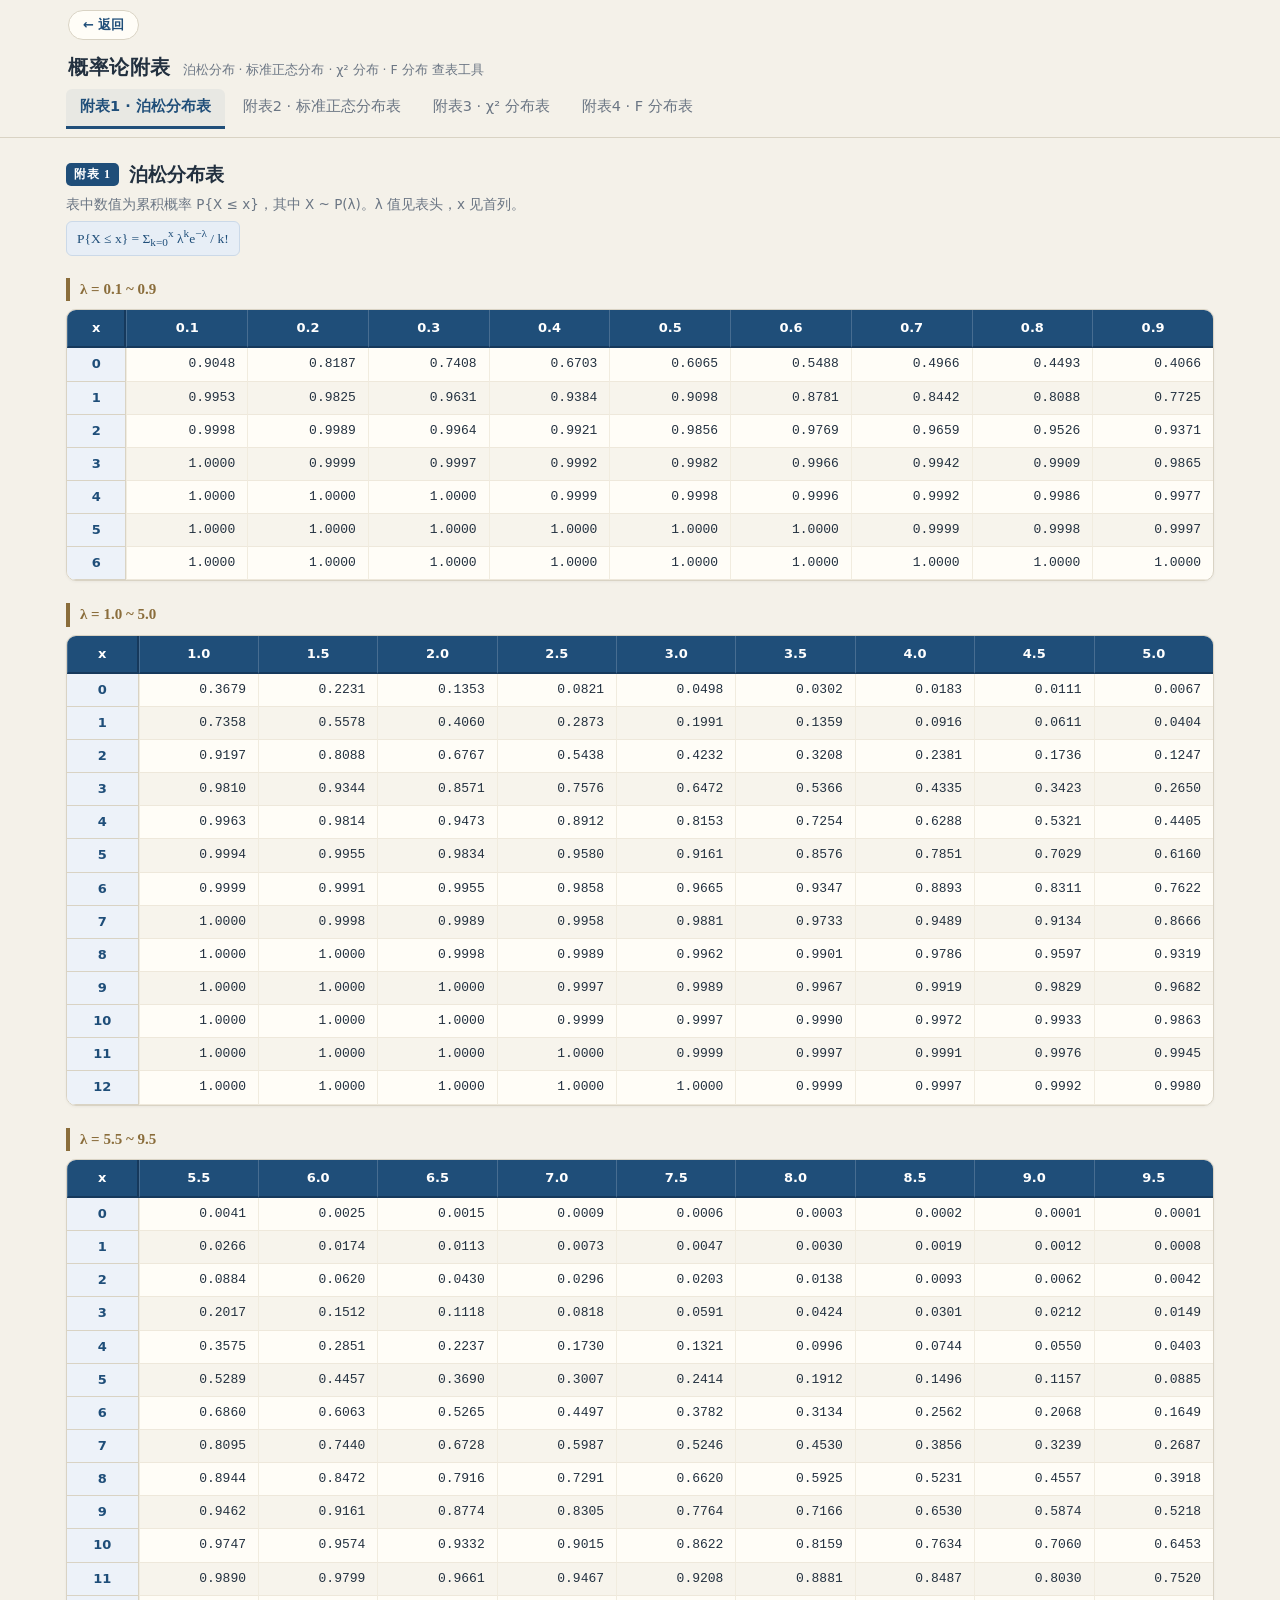
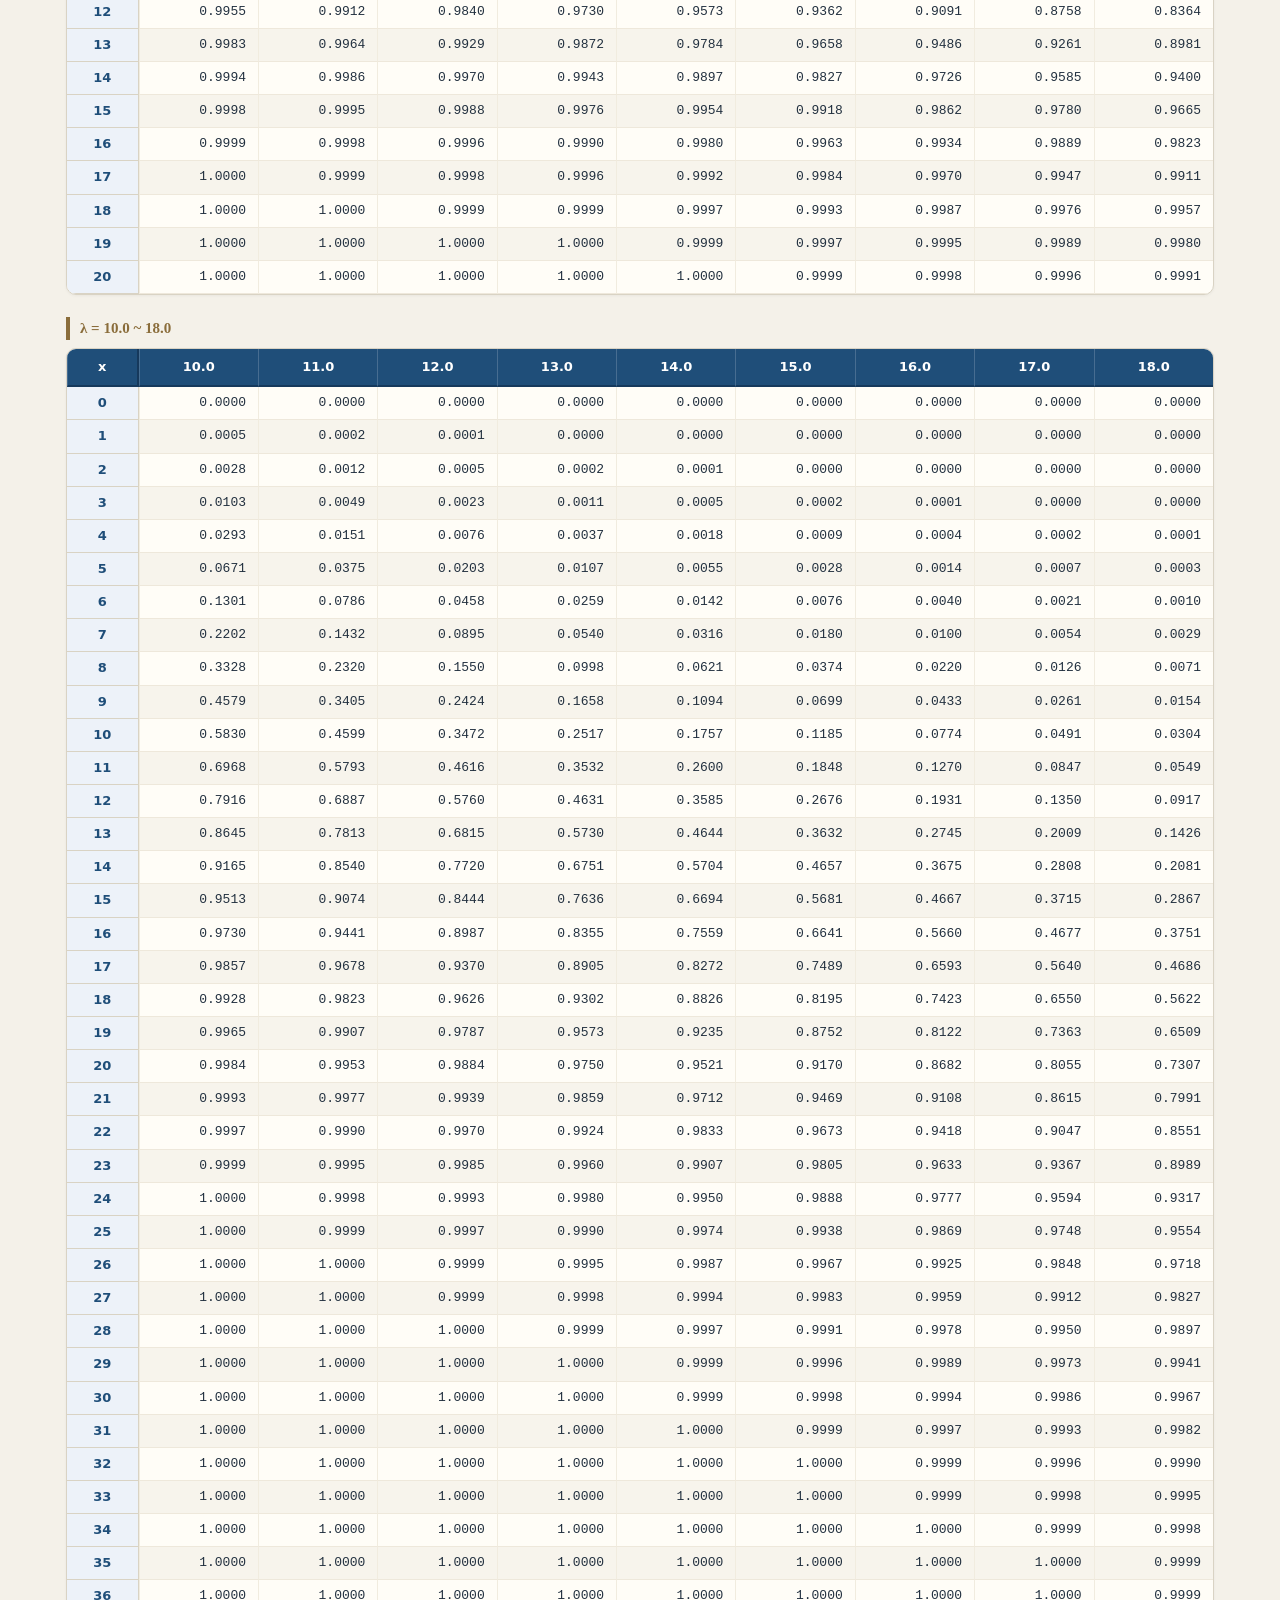
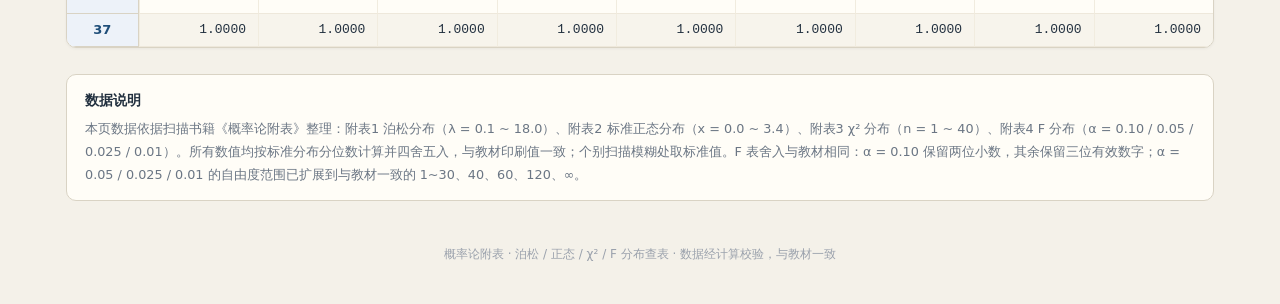
==== appendix.html @ 6d51c950 "Add coze agent" ====
<!DOCTYPE html>
<html lang="zh-CN">

<head>
  <meta charset="UTF-8">
  <meta name="viewport" content="width=device-width, initial-scale=1.0">
  <title>概率论附表 · 泊松 / 正态 / χ² / F 分布查表</title>
  <link rel="icon"
    href="data:image/svg+xml,%3Csvg xmlns='http://www.w3.org/2000/svg' viewBox='0 0 64 64'%3E%3Crect width='64' height='64' rx='14' fill='%231f4e79'/%3E%3Ctext x='32' y='46' font-size='36' font-family='Georgia,serif' fill='%23f8f5ee' text-anchor='middle'%3E%CF%87%3C/text%3E%3C/svg%3E">
  <link rel="preconnect" href="https://miaoda.feishu.cn">
  <link rel="stylesheet"
    href="https://miaoda.feishu.cn/fonts/css2?family=Noto+Serif+SC:wght@600;700;900&family=Noto+Sans+SC:wght@300;400;500;700&display=swap">
  <style>
    :root {
      --bg: #f4f1e9;
      --panel: #fffdf7;
      --ink: #22303f;
      --muted: #6b7684;
      --line: #d9d3c4;
      --accent: #1f4e79;
      --accent-soft: #e7eef6;
      --accent-2: #8a6d3b;
      --stripe: #f7f4ec;
    }

    * {
      box-sizing: border-box;
      margin: 0;
      padding: 0
    }

    html {
      scroll-behavior: smooth
    }

    body {
      background: var(--bg);
      color: var(--ink);
      font-family: 'Noto Sans SC', 'PingFang SC', 'Microsoft YaHei', system-ui, -apple-system, sans-serif;
      line-height: 1.55;
      -webkit-font-smoothing: antialiased;
    }

    /* ===== 顶部导航 ===== */
    .topbar {
      position: sticky;
      top: 0;
      z-index: 50;
      background: rgba(244, 241, 233, .88);
      backdrop-filter: blur(10px);
      -webkit-backdrop-filter: blur(10px);
      border-bottom: 1px solid var(--line);
    }

    .topbar-inner {
      max-width: 1180px;
      margin: 0 auto;
      padding: 0 16px
    }

    .back-row {
      padding: 10px 2px 0
    }

    .back-btn {
      appearance: none;
      border: 1px solid var(--line);
      cursor: pointer;
      background: var(--panel);
      color: var(--accent);
      font-family: inherit;
      font-size: 13px;
      font-weight: 600;
      padding: 5px 14px;
      border-radius: 999px;
      transition: all .15s;
    }

    .back-btn:hover {
      border-color: var(--accent);
      background: var(--accent-soft)
    }

    .brand {
      display: flex;
      align-items: baseline;
      gap: 12px;
      padding: 12px 2px 6px
    }

    .brand h1 {
      font-family: 'Noto Serif SC', Georgia, 'Songti SC', serif;
      font-size: 20px;
      font-weight: 900;
      letter-spacing: .5px;
    }

    .brand .sub {
      font-size: 12.5px;
      color: var(--muted)
    }

    .tabs {
      display: flex;
      gap: 4px;
      overflow-x: auto;
      scrollbar-width: none;
      padding-bottom: 8px;
    }

    .tabs::-webkit-scrollbar {
      display: none
    }

    .tab {
      appearance: none;
      border: 0;
      cursor: pointer;
      white-space: nowrap;
      background: transparent;
      color: var(--muted);
      font-family: inherit;
      font-size: 14.5px;
      font-weight: 500;
      padding: 8px 14px 10px;
      border-bottom: 3px solid transparent;
      border-radius: 6px 6px 0 0;
      transition: color .15s, background .15s;
    }

    .tab:hover {
      color: var(--ink);
      background: rgba(31, 78, 121, .06)
    }

    .tab.active {
      color: var(--accent);
      border-bottom-color: var(--accent);
      font-weight: 700;
      background: rgba(31, 78, 121, .05);
    }

    /* ===== 主体 ===== */
    main {
      max-width: 1180px;
      margin: 0 auto;
      padding: 18px 16px 36px
    }

    .panel {
      display: none
    }

    .panel.active {
      display: block;
      animation: fadein .25s ease
    }

    @keyframes fadein {
      from {
        opacity: 0;
        transform: translateY(4px)
      }

      to {
        opacity: 1;
        transform: none
      }
    }

    .panel-head {
      margin: 4px 0 14px
    }

    .panel-head h2 {
      font-family: 'Noto Serif SC', Georgia, serif;
      font-size: 19px;
      font-weight: 900;
      display: flex;
      align-items: center;
      gap: 10px;
    }

    .panel-head h2 .no {
      font-size: 12px;
      font-weight: 700;
      color: #fff;
      background: var(--accent);
      border-radius: 5px;
      padding: 2px 8px;
      letter-spacing: 1px;
    }

    .panel-head p {
      margin-top: 5px;
      color: var(--muted);
      font-size: 13.5px
    }

    .formula {
      display: inline-block;
      margin-top: 6px;
      background: var(--accent-soft);
      border: 1px solid #cbd9e8;
      border-radius: 6px;
      padding: 3px 10px;
      font-family: 'Noto Serif SC', Georgia, serif;
      font-size: 13.5px;
      color: var(--accent);
    }

    /* ===== α 子标签（F 表） ===== */
    .subtabs {
      display: flex;
      gap: 8px;
      margin: 6px 0 12px;
      flex-wrap: wrap
    }

    .subtab {
      appearance: none;
      border: 1px solid var(--line);
      cursor: pointer;
      background: var(--panel);
      color: var(--ink);
      font-family: inherit;
      font-size: 13.5px;
      font-weight: 500;
      padding: 6px 16px;
      border-radius: 999px;
      transition: all .15s;
    }

    .subtab:hover {
      border-color: var(--accent);
      color: var(--accent)
    }

    .subtab.active {
      background: var(--accent);
      border-color: var(--accent);
      color: #fff;
      font-weight: 600;
    }

    .f-panel {
      display: none
    }

    .f-panel.active {
      display: block
    }

    .f-caption {
      font-size: 13px;
      color: var(--muted);
      margin: 2px 0 8px;
    }

    .f-caption strong {
      color: var(--accent);
      font-weight: 700
    }

    /* ===== 表格 ===== */
    .block-title {
      font-family: 'Noto Serif SC', Georgia, serif;
      font-size: 15px;
      font-weight: 700;
      color: var(--accent-2);
      margin: 22px 0 8px;
      padding-left: 10px;
      border-left: 4px solid var(--accent-2);
    }

    .table-wrap {
      overflow: auto;
      background: var(--panel);
      border: 1px solid var(--line);
      border-radius: 10px;
      box-shadow: 0 1px 3px rgba(35, 40, 55, .05);
      margin-bottom: 6px;
    }

    .table-wrap.tall {
      max-height: 74vh
    }

    table {
      border-collapse: separate;
      border-spacing: 0;
      width: max-content;
      min-width: 100%;
      font-size: 13px;
    }

    thead th {
      position: sticky;
      top: 0;
      z-index: 3;
      background: var(--accent);
      color: #fff;
      font-weight: 600;
      white-space: nowrap;
      padding: 8px 12px;
      text-align: center;
      border-bottom: 2px solid #16395c;
      border-left: 1px solid rgba(255, 255, 255, .18);
    }

    thead th.corner {
      left: 0;
      z-index: 4;
      background: var(--accent);
      color: #fff;
      border-right: 2px solid #16395c;
    }

    tbody th {
      position: sticky;
      left: 0;
      z-index: 2;
      background: #edf2f9;
      color: var(--accent);
      text-align: center;
      font-weight: 600;
      padding: 6px 12px;
      white-space: nowrap;
      border-bottom: 1px solid var(--line);
      border-right: 1px solid var(--line);
    }

    tbody td {
      padding: 6px 12px;
      text-align: right;
      font-variant-numeric: tabular-nums;
      font-family: 'SF Mono', ui-monospace, Menlo, Consolas, 'Liberation Mono', monospace;
      border-bottom: 1px solid #eee8db;
      border-left: 1px solid #f1ecdf;
      white-space: nowrap;
    }

    tbody tr:nth-child(even) td {
      background: var(--stripe)
    }

    tbody tr:hover td {
      background: #eef4fb
    }

    tbody tr:hover th {
      background: #dfe9f6
    }

    /* ===== 附注 ===== */
    .notes {
      margin-top: 26px;
      background: var(--panel);
      border: 1px solid var(--line);
      border-radius: 10px;
      padding: 14px 18px;
      font-size: 12.8px;
      color: var(--muted);
      line-height: 1.8;
    }

    .notes h3 {
      font-size: 13.5px;
      color: var(--ink);
      font-family: 'Noto Serif SC', Georgia, serif;
      margin-bottom: 4px;
    }

    .notes code {
      background: #ece7da;
      border-radius: 4px;
      padding: 0 5px;
      font-family: ui-monospace, Menlo, Consolas, monospace;
      font-size: 12px;
    }

    /* ===== 页脚 ===== */
    footer {
      max-width: 1180px;
      margin: 0 auto;
      padding: 8px 16px 40px;
      color: #9aa1ac;
      font-size: 12px;
      text-align: center;
    }

    /* ===== 响应式 ===== */
    @media (max-width:720px) {
      .brand h1 {
        font-size: 17px
      }

      .brand .sub {
        display: none
      }

      .tab {
        font-size: 13.5px;
        padding: 7px 11px
      }

      main {
        padding: 14px 10px 28px
      }

      table {
        font-size: 12px
      }

      thead th {
        padding: 6px 8px
      }

      tbody th {
        padding: 5px 8px
      }

      tbody td {
        padding: 5px 8px
      }

      .panel-head h2 {
        font-size: 17px
      }
    }

    @media (max-width:400px) {
      .tab {
        font-size: 12.5px;
        padding: 6px 9px
      }

      table {
        font-size: 11.5px
      }
    }
  </style>
</head>

<body>

  <header class="topbar">
    <div class="topbar-inner">
      <div class="back-row">
        <button class="back-btn" type="button" onclick="goBack()">← 返回</button>
      </div>
      <div class="brand">
        <h1>概率论附表</h1>
        <span class="sub">泊松分布 · 标准正态分布 · χ² 分布 · F 分布 查表工具</span>
      </div>
      <nav class="tabs" role="tablist" aria-label="附表切换">
        <button class="tab active" data-tab="poisson" role="tab" aria-selected="true">附表1 · 泊松分布表</button>
        <button class="tab" data-tab="normal" role="tab" aria-selected="false">附表2 · 标准正态分布表</button>
        <button class="tab" data-tab="chisq" role="tab" aria-selected="false">附表3 · χ² 分布表</button>
        <button class="tab" data-tab="f" role="tab" aria-selected="false">附表4 · F 分布表</button>
      </nav>
    </div>
  </header>

  <main>
    <!-- ===== 视图：附表1 泊松分布 ===== -->
    <section class="panel active" id="panel-poisson" role="tabpanel">
      <div class="panel-head">
        <h2><span class="no">附表 1</span>泊松分布表</h2>
        <p>表中数值为累积概率 P{X ≤ x}，其中 X ~ P(λ)。λ 值见表头，x 见首列。</p>
        <span class="formula">P{X ≤ x} = Σ<sub>k=0</sub><sup>x</sup> λ<sup>k</sup>e<sup>−λ</sup> / k!</span>
      </div>
      <div id="poisson-blocks"></div>
    </section>

    <!-- ===== 视图：附表2 标准正态分布 ===== -->
    <section class="panel" id="panel-normal" role="tabpanel">
      <div class="panel-head">
        <h2><span class="no">附表 2</span>标准正态分布表</h2>
        <p>表中数值为 Φ(x) = P{X ≤ x}，X ~ N(0, 1)。x 的一位小数见首列，第二位小数见表头。</p>
        <span class="formula">Φ(x) = ∫<sub>−∞</sub><sup>x</sup> (1 / √2π) e<sup>−t²/2</sup> dt</span>
      </div>
      <div class="table-wrap tall" id="normal-wrap"></div>
    </section>

    <!-- ===== 视图：附表3 卡方分布 ===== -->
    <section class="panel" id="panel-chisq" role="tabpanel">
      <div class="panel-head">
        <h2><span class="no">附表 3</span>χ² 分布表</h2>
        <p>χ²<sub>α</sub>(n) 为自由度 n 的 χ² 分布分位数。左半列为下侧分位数（P{χ² ≤ x} = α），右半列为上侧分位数（P{χ² &gt; x} = α）。</p>
      </div>
      <div class="table-wrap tall" id="chisq-wrap"></div>
      <div class="notes">
        <h3>n &gt; 40 的近似公式</h3>
        当自由度 n 较大时，可用近似 χ²<sub>α</sub>(n) ≈ ½ ( z<sub>α</sub> + √(2n − 1) )²，其中 z<sub>α</sub> 为标准正态分布的上侧 α 分位数。
      </div>
    </section>

    <!-- ===== 视图：附表4 F分布 ===== -->
    <section class="panel" id="panel-f" role="tabpanel">
      <div class="panel-head">
        <h2><span class="no">附表 4</span>F 分布表</h2>
        <p>表中数值为 F<sub>α</sub>(n₁, n₂)，满足 P{F ≤ F<sub>α</sub>(n₁, n₂)} = 1 − α。<strong>行 = n₂（分母自由度），列 =
            n₁（分子自由度）</strong>。自由度覆盖 1~30、40、60、120 及 ∞。</p>
      </div>
      <div class="subtabs" id="f-subtabs" role="tablist" aria-label="显著性水平切换"></div>
      <div id="f-panels"></div>
    </section>

    <div class="notes">
      <h3>数据说明</h3>
      <p>本页数据依据扫描书籍《概率论附表》整理：附表1 泊松分布（λ = 0.1 ~ 18.0）、附表2 标准正态分布（x = 0.0 ~ 3.4）、附表3 χ² 分布（n = 1 ~ 40）、附表4 F 分布（α = 0.10
        / 0.05 / 0.025 / 0.01）。所有数值均按标准分布分位数计算并四舍五入，与教材印刷值一致；个别扫描模糊处取标准值。F 表舍入与教材相同：α = 0.10 保留两位小数，其余保留三位有效数字；α = 0.05
        / 0.025 / 0.01 的自由度范围已扩展到与教材一致的 1~30、40、60、120、∞。</p>
    </div>
  </main>

  <footer>概率论附表 · 泊松 / 正态 / χ² / F 分布查表 · 数据经计算校验，与教材一致</footer>

  <script id="appendix-data"
    type="application/json">{"poisson": [{"lambdas": [0.1, 0.2, 0.3, 0.4, 0.5, 0.6, 0.7, 0.8, 0.9], "rows": [["0.9048", "0.8187", "0.7408", "0.6703", "0.6065", "0.5488", "0.4966", "0.4493", "0.4066"], ["0.9953", "0.9825", "0.9631", "0.9384", "0.9098", "0.8781", "0.8442", "0.8088", "0.7725"], ["0.9998", "0.9989", "0.9964", "0.9921", "0.9856", "0.9769", "0.9659", "0.9526", "0.9371"], ["1.0000", "0.9999", "0.9997", "0.9992", "0.9982", "0.9966", "0.9942", "0.9909", "0.9865"], ["1.0000", "1.0000", "1.0000", "0.9999", "0.9998", "0.9996", "0.9992", "0.9986", "0.9977"], ["1.0000", "1.0000", "1.0000", "1.0000", "1.0000", "1.0000", "0.9999", "0.9998", "0.9997"], ["1.0000", "1.0000", "1.0000", "1.0000", "1.0000", "1.0000", "1.0000", "1.0000", "1.0000"]]}, {"lambdas": [1.0, 1.5, 2.0, 2.5, 3.0, 3.5, 4.0, 4.5, 5.0], "rows": [["0.3679", "0.2231", "0.1353", "0.0821", "0.0498", "0.0302", "0.0183", "0.0111", "0.0067"], ["0.7358", "0.5578", "0.4060", "0.2873", "0.1991", "0.1359", "0.0916", "0.0611", "0.0404"], ["0.9197", "0.8088", "0.6767", "0.5438", "0.4232", "0.3208", "0.2381", "0.1736", "0.1247"], ["0.9810", "0.9344", "0.8571", "0.7576", "0.6472", "0.5366", "0.4335", "0.3423", "0.2650"], ["0.9963", "0.9814", "0.9473", "0.8912", "0.8153", "0.7254", "0.6288", "0.5321", "0.4405"], ["0.9994", "0.9955", "0.9834", "0.9580", "0.9161", "0.8576", "0.7851", "0.7029", "0.6160"], ["0.9999", "0.9991", "0.9955", "0.9858", "0.9665", "0.9347", "0.8893", "0.8311", "0.7622"], ["1.0000", "0.9998", "0.9989", "0.9958", "0.9881", "0.9733", "0.9489", "0.9134", "0.8666"], ["1.0000", "1.0000", "0.9998", "0.9989", "0.9962", "0.9901", "0.9786", "0.9597", "0.9319"], ["1.0000", "1.0000", "1.0000", "0.9997", "0.9989", "0.9967", "0.9919", "0.9829", "0.9682"], ["1.0000", "1.0000", "1.0000", "0.9999", "0.9997", "0.9990", "0.9972", "0.9933", "0.9863"], ["1.0000", "1.0000", "1.0000", "1.0000", "0.9999", "0.9997", "0.9991", "0.9976", "0.9945"], ["1.0000", "1.0000", "1.0000", "1.0000", "1.0000", "0.9999", "0.9997", "0.9992", "0.9980"]]}, {"lambdas": [5.5, 6.0, 6.5, 7.0, 7.5, 8.0, 8.5, 9.0, 9.5], "rows": [["0.0041", "0.0025", "0.0015", "0.0009", "0.0006", "0.0003", "0.0002", "0.0001", "0.0001"], ["0.0266", "0.0174", "0.0113", "0.0073", "0.0047", "0.0030", "0.0019", "0.0012", "0.0008"], ["0.0884", "0.0620", "0.0430", "0.0296", "0.0203", "0.0138", "0.0093", "0.0062", "0.0042"], ["0.2017", "0.1512", "0.1118", "0.0818", "0.0591", "0.0424", "0.0301", "0.0212", "0.0149"], ["0.3575", "0.2851", "0.2237", "0.1730", "0.1321", "0.0996", "0.0744", "0.0550", "0.0403"], ["0.5289", "0.4457", "0.3690", "0.3007", "0.2414", "0.1912", "0.1496", "0.1157", "0.0885"], ["0.6860", "0.6063", "0.5265", "0.4497", "0.3782", "0.3134", "0.2562", "0.2068", "0.1649"], ["0.8095", "0.7440", "0.6728", "0.5987", "0.5246", "0.4530", "0.3856", "0.3239", "0.2687"], ["0.8944", "0.8472", "0.7916", "0.7291", "0.6620", "0.5925", "0.5231", "0.4557", "0.3918"], ["0.9462", "0.9161", "0.8774", "0.8305", "0.7764", "0.7166", "0.6530", "0.5874", "0.5218"], ["0.9747", "0.9574", "0.9332", "0.9015", "0.8622", "0.8159", "0.7634", "0.7060", "0.6453"], ["0.9890", "0.9799", "0.9661", "0.9467", "0.9208", "0.8881", "0.8487", "0.8030", "0.7520"], ["0.9955", "0.9912", "0.9840", "0.9730", "0.9573", "0.9362", "0.9091", "0.8758", "0.8364"], ["0.9983", "0.9964", "0.9929", "0.9872", "0.9784", "0.9658", "0.9486", "0.9261", "0.8981"], ["0.9994", "0.9986", "0.9970", "0.9943", "0.9897", "0.9827", "0.9726", "0.9585", "0.9400"], ["0.9998", "0.9995", "0.9988", "0.9976", "0.9954", "0.9918", "0.9862", "0.9780", "0.9665"], ["0.9999", "0.9998", "0.9996", "0.9990", "0.9980", "0.9963", "0.9934", "0.9889", "0.9823"], ["1.0000", "0.9999", "0.9998", "0.9996", "0.9992", "0.9984", "0.9970", "0.9947", "0.9911"], ["1.0000", "1.0000", "0.9999", "0.9999", "0.9997", "0.9993", "0.9987", "0.9976", "0.9957"], ["1.0000", "1.0000", "1.0000", "1.0000", "0.9999", "0.9997", "0.9995", "0.9989", "0.9980"], ["1.0000", "1.0000", "1.0000", "1.0000", "1.0000", "0.9999", "0.9998", "0.9996", "0.9991"]]}, {"lambdas": [10.0, 11.0, 12.0, 13.0, 14.0, 15.0, 16.0, 17.0, 18.0], "rows": [["0.0000", "0.0000", "0.0000", "0.0000", "0.0000", "0.0000", "0.0000", "0.0000", "0.0000"], ["0.0005", "0.0002", "0.0001", "0.0000", "0.0000", "0.0000", "0.0000", "0.0000", "0.0000"], ["0.0028", "0.0012", "0.0005", "0.0002", "0.0001", "0.0000", "0.0000", "0.0000", "0.0000"], ["0.0103", "0.0049", "0.0023", "0.0011", "0.0005", "0.0002", "0.0001", "0.0000", "0.0000"], ["0.0293", "0.0151", "0.0076", "0.0037", "0.0018", "0.0009", "0.0004", "0.0002", "0.0001"], ["0.0671", "0.0375", "0.0203", "0.0107", "0.0055", "0.0028", "0.0014", "0.0007", "0.0003"], ["0.1301", "0.0786", "0.0458", "0.0259", "0.0142", "0.0076", "0.0040", "0.0021", "0.0010"], ["0.2202", "0.1432", "0.0895", "0.0540", "0.0316", "0.0180", "0.0100", "0.0054", "0.0029"], ["0.3328", "0.2320", "0.1550", "0.0998", "0.0621", "0.0374", "0.0220", "0.0126", "0.0071"], ["0.4579", "0.3405", "0.2424", "0.1658", "0.1094", "0.0699", "0.0433", "0.0261", "0.0154"], ["0.5830", "0.4599", "0.3472", "0.2517", "0.1757", "0.1185", "0.0774", "0.0491", "0.0304"], ["0.6968", "0.5793", "0.4616", "0.3532", "0.2600", "0.1848", "0.1270", "0.0847", "0.0549"], ["0.7916", "0.6887", "0.5760", "0.4631", "0.3585", "0.2676", "0.1931", "0.1350", "0.0917"], ["0.8645", "0.7813", "0.6815", "0.5730", "0.4644", "0.3632", "0.2745", "0.2009", "0.1426"], ["0.9165", "0.8540", "0.7720", "0.6751", "0.5704", "0.4657", "0.3675", "0.2808", "0.2081"], ["0.9513", "0.9074", "0.8444", "0.7636", "0.6694", "0.5681", "0.4667", "0.3715", "0.2867"], ["0.9730", "0.9441", "0.8987", "0.8355", "0.7559", "0.6641", "0.5660", "0.4677", "0.3751"], ["0.9857", "0.9678", "0.9370", "0.8905", "0.8272", "0.7489", "0.6593", "0.5640", "0.4686"], ["0.9928", "0.9823", "0.9626", "0.9302", "0.8826", "0.8195", "0.7423", "0.6550", "0.5622"], ["0.9965", "0.9907", "0.9787", "0.9573", "0.9235", "0.8752", "0.8122", "0.7363", "0.6509"], ["0.9984", "0.9953", "0.9884", "0.9750", "0.9521", "0.9170", "0.8682", "0.8055", "0.7307"], ["0.9993", "0.9977", "0.9939", "0.9859", "0.9712", "0.9469", "0.9108", "0.8615", "0.7991"], ["0.9997", "0.9990", "0.9970", "0.9924", "0.9833", "0.9673", "0.9418", "0.9047", "0.8551"], ["0.9999", "0.9995", "0.9985", "0.9960", "0.9907", "0.9805", "0.9633", "0.9367", "0.8989"], ["1.0000", "0.9998", "0.9993", "0.9980", "0.9950", "0.9888", "0.9777", "0.9594", "0.9317"], ["1.0000", "0.9999", "0.9997", "0.9990", "0.9974", "0.9938", "0.9869", "0.9748", "0.9554"], ["1.0000", "1.0000", "0.9999", "0.9995", "0.9987", "0.9967", "0.9925", "0.9848", "0.9718"], ["1.0000", "1.0000", "0.9999", "0.9998", "0.9994", "0.9983", "0.9959", "0.9912", "0.9827"], ["1.0000", "1.0000", "1.0000", "0.9999", "0.9997", "0.9991", "0.9978", "0.9950", "0.9897"], ["1.0000", "1.0000", "1.0000", "1.0000", "0.9999", "0.9996", "0.9989", "0.9973", "0.9941"], ["1.0000", "1.0000", "1.0000", "1.0000", "0.9999", "0.9998", "0.9994", "0.9986", "0.9967"], ["1.0000", "1.0000", "1.0000", "1.0000", "1.0000", "0.9999", "0.9997", "0.9993", "0.9982"], ["1.0000", "1.0000", "1.0000", "1.0000", "1.0000", "1.0000", "0.9999", "0.9996", "0.9990"], ["1.0000", "1.0000", "1.0000", "1.0000", "1.0000", "1.0000", "0.9999", "0.9998", "0.9995"], ["1.0000", "1.0000", "1.0000", "1.0000", "1.0000", "1.0000", "1.0000", "0.9999", "0.9998"], ["1.0000", "1.0000", "1.0000", "1.0000", "1.0000", "1.0000", "1.0000", "1.0000", "0.9999"], ["1.0000", "1.0000", "1.0000", "1.0000", "1.0000", "1.0000", "1.0000", "1.0000", "0.9999"], ["1.0000", "1.0000", "1.0000", "1.0000", "1.0000", "1.0000", "1.0000", "1.0000", "1.0000"]]}], "normal": {"rows": [["0.5000", "0.5040", "0.5080", "0.5120", "0.5160", "0.5199", "0.5239", "0.5279", "0.5319", "0.5359"], ["0.5398", "0.5438", "0.5478", "0.5517", "0.5557", "0.5596", "0.5636", "0.5675", "0.5714", "0.5753"], ["0.5793", "0.5832", "0.5871", "0.5910", "0.5948", "0.5987", "0.6026", "0.6064", "0.6103", "0.6141"], ["0.6179", "0.6217", "0.6255", "0.6293", "0.6331", "0.6368", "0.6406", "0.6443", "0.6480", "0.6517"], ["0.6554", "0.6591", "0.6628", "0.6664", "0.6700", "0.6736", "0.6772", "0.6808", "0.6844", "0.6879"], ["0.6915", "0.6950", "0.6985", "0.7019", "0.7054", "0.7088", "0.7123", "0.7157", "0.7190", "0.7224"], ["0.7257", "0.7291", "0.7324", "0.7357", "0.7389", "0.7422", "0.7454", "0.7486", "0.7517", "0.7549"], ["0.7580", "0.7611", "0.7642", "0.7673", "0.7704", "0.7734", "0.7764", "0.7794", "0.7823", "0.7852"], ["0.7881", "0.7910", "0.7939", "0.7967", "0.7995", "0.8023", "0.8051", "0.8078", "0.8106", "0.8133"], ["0.8159", "0.8186", "0.8212", "0.8238", "0.8264", "0.8289", "0.8315", "0.8340", "0.8365", "0.8389"], ["0.8413", "0.8438", "0.8461", "0.8485", "0.8508", "0.8531", "0.8554", "0.8577", "0.8599", "0.8621"], ["0.8643", "0.8665", "0.8686", "0.8708", "0.8729", "0.8749", "0.8770", "0.8790", "0.8810", "0.8830"], ["0.8849", "0.8869", "0.8888", "0.8907", "0.8925", "0.8944", "0.8962", "0.8980", "0.8997", "0.9015"], ["0.9032", "0.9049", "0.9066", "0.9082", "0.9099", "0.9115", "0.9131", "0.9147", "0.9162", "0.9177"], ["0.9192", "0.9207", "0.9222", "0.9236", "0.9251", "0.9265", "0.9279", "0.9292", "0.9306", "0.9319"], ["0.9332", "0.9345", "0.9357", "0.9370", "0.9382", "0.9394", "0.9406", "0.9418", "0.9429", "0.9441"], ["0.9452", "0.9463", "0.9474", "0.9484", "0.9495", "0.9505", "0.9515", "0.9525", "0.9535", "0.9545"], ["0.9554", "0.9564", "0.9573", "0.9582", "0.9591", "0.9599", "0.9608", "0.9616", "0.9625", "0.9633"], ["0.9641", "0.9649", "0.9656", "0.9664", "0.9671", "0.9678", "0.9686", "0.9693", "0.9699", "0.9706"], ["0.9713", "0.9719", "0.9726", "0.9732", "0.9738", "0.9744", "0.9750", "0.9756", "0.9761", "0.9767"], ["0.9772", "0.9778", "0.9783", "0.9788", "0.9793", "0.9798", "0.9803", "0.9808", "0.9812", "0.9817"], ["0.9821", "0.9826", "0.9830", "0.9834", "0.9838", "0.9842", "0.9846", "0.9850", "0.9854", "0.9857"], ["0.9861", "0.9864", "0.9868", "0.9871", "0.9875", "0.9878", "0.9881", "0.9884", "0.9887", "0.9890"], ["0.9893", "0.9896", "0.9898", "0.9901", "0.9904", "0.9906", "0.9909", "0.9911", "0.9913", "0.9916"], ["0.9918", "0.9920", "0.9922", "0.9925", "0.9927", "0.9929", "0.9931", "0.9932", "0.9934", "0.9936"], ["0.9938", "0.9940", "0.9941", "0.9943", "0.9945", "0.9946", "0.9948", "0.9949", "0.9951", "0.9952"], ["0.9953", "0.9955", "0.9956", "0.9957", "0.9959", "0.9960", "0.9961", "0.9962", "0.9963", "0.9964"], ["0.9965", "0.9966", "0.9967", "0.9968", "0.9969", "0.9970", "0.9971", "0.9972", "0.9973", "0.9974"], ["0.9974", "0.9975", "0.9976", "0.9977", "0.9977", "0.9978", "0.9979", "0.9979", "0.9980", "0.9981"], ["0.9981", "0.9982", "0.9982", "0.9983", "0.9984", "0.9984", "0.9985", "0.9985", "0.9986", "0.9986"], ["0.9987", "0.9987", "0.9987", "0.9988", "0.9988", "0.9989", "0.9989", "0.9989", "0.9990", "0.9990"], ["0.9990", "0.9991", "0.9991", "0.9991", "0.9992", "0.9992", "0.9992", "0.9992", "0.9993", "0.9993"], ["0.9993", "0.9993", "0.9994", "0.9994", "0.9994", "0.9994", "0.9994", "0.9995", "0.9995", "0.9995"], ["0.9995", "0.9995", "0.9995", "0.9996", "0.9996", "0.9996", "0.9996", "0.9996", "0.9996", "0.9997"], ["0.9997", "0.9997", "0.9997", "0.9997", "0.9997", "0.9997", "0.9997", "0.9997", "0.9997", "0.9998"]]}, "chisq": {"alphas": [0.995, 0.99, 0.975, 0.95, 0.9, 0.1, 0.05, 0.025, 0.01, 0.005], "rows": [["0.000", "0.000", "0.001", "0.004", "0.016", "2.706", "3.841", "5.024", "6.635", "7.879"], ["0.010", "0.020", "0.051", "0.103", "0.211", "4.605", "5.991", "7.378", "9.210", "10.597"], ["0.072", "0.115", "0.216", "0.352", "0.584", "6.251", "7.815", "9.348", "11.345", "12.838"], ["0.207", "0.297", "0.484", "0.711", "1.064", "7.779", "9.488", "11.143", "13.277", "14.860"], ["0.412", "0.554", "0.831", "1.145", "1.610", "9.236", "11.070", "12.833", "15.086", "16.750"], ["0.676", "0.872", "1.237", "1.635", "2.204", "10.645", "12.592", "14.449", "16.812", "18.548"], ["0.989", "1.239", "1.690", "2.167", "2.833", "12.017", "14.067", "16.013", "18.475", "20.278"], ["1.344", "1.646", "2.180", "2.733", "3.490", "13.362", "15.507", "17.535", "20.090", "21.955"], ["1.735", "2.088", "2.700", "3.325", "4.168", "14.684", "16.919", "19.023", "21.666", "23.589"], ["2.156", "2.558", "3.247", "3.940", "4.865", "15.987", "18.307", "20.483", "23.209", "25.188"], ["2.603", "3.053", "3.816", "4.575", "5.578", "17.275", "19.675", "21.920", "24.725", "26.757"], ["3.074", "3.571", "4.404", "5.226", "6.304", "18.549", "21.026", "23.337", "26.217", "28.300"], ["3.565", "4.107", "5.009", "5.892", "7.042", "19.812", "22.362", "24.736", "27.688", "29.819"], ["4.075", "4.660", "5.629", "6.571", "7.790", "21.064", "23.685", "26.119", "29.141", "31.319"], ["4.601", "5.229", "6.262", "7.261", "8.547", "22.307", "24.996", "27.488", "30.578", "32.801"], ["5.142", "5.812", "6.908", "7.962", "9.312", "23.542", "26.296", "28.845", "32.000", "34.267"], ["5.697", "6.408", "7.564", "8.672", "10.085", "24.769", "27.587", "30.191", "33.409", "35.718"], ["6.265", "7.015", "8.231", "9.390", "10.865", "25.989", "28.869", "31.526", "34.805", "37.156"], ["6.844", "7.633", "8.907", "10.117", "11.651", "27.204", "30.144", "32.852", "36.191", "38.582"], ["7.434", "8.260", "9.591", "10.851", "12.443", "28.412", "31.410", "34.170", "37.566", "39.997"], ["8.034", "8.897", "10.283", "11.591", "13.240", "29.615", "32.671", "35.479", "38.932", "41.401"], ["8.643", "9.542", "10.982", "12.338", "14.041", "30.813", "33.924", "36.781", "40.289", "42.796"], ["9.260", "10.196", "11.689", "13.091", "14.848", "32.007", "35.172", "38.076", "41.638", "44.181"], ["9.886", "10.856", "12.401", "13.848", "15.659", "33.196", "36.415", "39.364", "42.980", "45.559"], ["10.520", "11.524", "13.120", "14.611", "16.473", "34.382", "37.652", "40.646", "44.314", "46.928"], ["11.160", "12.198", "13.844", "15.379", "17.292", "35.563", "38.885", "41.923", "45.642", "48.290"], ["11.808", "12.879", "14.573", "16.151", "18.114", "36.741", "40.113", "43.195", "46.963", "49.645"], ["12.461", "13.565", "15.308", "16.928", "18.939", "37.916", "41.337", "44.461", "48.278", "50.993"], ["13.121", "14.256", "16.047", "17.708", "19.768", "39.087", "42.557", "45.722", "49.588", "52.336"], ["13.787", "14.953", "16.791", "18.493", "20.599", "40.256", "43.773", "46.979", "50.892", "53.672"], ["14.458", "15.655", "17.539", "19.281", "21.434", "41.422", "44.985", "48.232", "52.191", "55.003"], ["15.134", "16.362", "18.291", "20.072", "22.271", "42.585", "46.194", "49.480", "53.486", "56.328"], ["15.815", "17.074", "19.047", "20.867", "23.110", "43.745", "47.400", "50.725", "54.776", "57.648"], ["16.501", "17.789", "19.806", "21.664", "23.952", "44.903", "48.602", "51.966", "56.061", "58.964"], ["17.192", "18.509", "20.569", "22.465", "24.797", "46.059", "49.802", "53.203", "57.342", "60.275"], ["17.887", "19.233", "21.336", "23.269", "25.643", "47.212", "50.998", "54.437", "58.619", "61.581"], ["18.586", "19.960", "22.106", "24.075", "26.492", "48.363", "52.192", "55.668", "59.893", "62.883"], ["19.289", "20.691", "22.878", "24.884", "27.343", "49.513", "53.384", "56.896", "61.162", "64.181"], ["19.996", "21.426", "23.654", "25.695", "28.196", "50.660", "54.572", "58.120", "62.428", "65.476"], ["20.707", "22.164", "24.433", "26.509", "29.051", "51.805", "55.758", "59.342", "63.691", "66.766"]]}, "f": [{"alpha": 0.1, "n1": [1, 2, 3, 4, 5, 6, 7, 8, 9, 10, 11, 12, 13, 14, 15, 16, 17, 18, 19, 20, 21, 22, 23, 24, 25, 26, 27, 28, 29, 30, 40, 60, 120, "∞"], "n2": [1, 2, 3, 4, 5, 6, 7, 8, 9, 10, 11, 12, 13, 14, 15, 16, 17, 18, 19, 20, 21, 22, 23, 24, 25, 26, 27, 28, 29, 30, 40, 60, 120, "∞"], "rows": [["39.86", "49.50", "53.59", "55.83", "57.24", "58.20", "58.91", "59.44", "59.86", "60.19", "60.47", "60.71", "60.90", "61.07", "61.22", "61.35", "61.46", "61.57", "61.66", "61.74", "61.81", "61.88", "61.95", "62.00", "62.05", "62.10", "62.15", "62.19", "62.23", "62.26", "62.53", "62.79", "63.06", "63.33"], ["8.53", "9.00", "9.16", "9.24", "9.29", "9.33", "9.35", "9.37", "9.38", "9.39", "9.40", "9.41", "9.41", "9.42", "9.42", "9.43", "9.43", "9.44", "9.44", "9.44", "9.44", "9.45", "9.45", "9.45", "9.45", "9.45", "9.45", "9.46", "9.46", "9.46", "9.47", "9.47", "9.48", "9.49"], ["5.54", "5.46", "5.39", "5.34", "5.31", "5.28", "5.27", "5.25", "5.24", "5.23", "5.22", "5.22", "5.21", "5.20", "5.20", "5.20", "5.19", "5.19", "5.19", "5.18", "5.18", "5.18", "5.18", "5.18", "5.17", "5.17", "5.17", "5.17", "5.17", "5.17", "5.16", "5.15", "5.14", "5.13"], ["4.54", "4.32", "4.19", "4.11", "4.05", "4.01", "3.98", "3.95", "3.94", "3.92", "3.91", "3.90", "3.89", "3.88", "3.87", "3.86", "3.86", "3.85", "3.85", "3.84", "3.84", "3.84", "3.83", "3.83", "3.83", "3.83", "3.82", "3.82", "3.82", "3.82", "3.80", "3.79", "3.78", "3.76"], ["4.06", "3.78", "3.62", "3.52", "3.45", "3.40", "3.37", "3.34", "3.32", "3.30", "3.28", "3.27", "3.26", "3.25", "3.24", "3.23", "3.22", "3.22", "3.21", "3.21", "3.20", "3.20", "3.19", "3.19", "3.19", "3.18", "3.18", "3.18", "3.18", "3.17", "3.16", "3.14", "3.12", "3.10"], ["3.78", "3.46", "3.29", "3.18", "3.11", "3.05", "3.01", "2.98", "2.96", "2.94", "2.92", "2.90", "2.89", "2.88", "2.87", "2.86", "2.85", "2.85", "2.84", "2.84", "2.83", "2.83", "2.82", "2.82", "2.81", "2.81", "2.81", "2.81", "2.80", "2.80", "2.78", "2.76", "2.74", "2.72"], ["3.59", "3.26", "3.07", "2.96", "2.88", "2.83", "2.78", "2.75", "2.72", "2.70", "2.68", "2.67", "2.65", "2.64", "2.63", "2.62", "2.61", "2.61", "2.60", "2.59", "2.59", "2.58", "2.58", "2.58", "2.57", "2.57", "2.56", "2.56", "2.56", "2.56", "2.54", "2.51", "2.49", "2.47"], ["3.46", "3.11", "2.92", "2.81", "2.73", "2.67", "2.62", "2.59", "2.56", "2.54", "2.52", "2.50", "2.49", "2.48", "2.46", "2.45", "2.45", "2.44", "2.43", "2.42", "2.42", "2.41", "2.41", "2.40", "2.40", "2.40", "2.39", "2.39", "2.39", "2.38", "2.36", "2.34", "2.32", "2.29"], ["3.36", "3.01", "2.81", "2.69", "2.61", "2.55", "2.51", "2.47", "2.44", "2.42", "2.40", "2.38", "2.36", "2.35", "2.34", "2.33", "2.32", "2.31", "2.30", "2.30", "2.29", "2.29", "2.28", "2.28", "2.27", "2.27", "2.26", "2.26", "2.26", "2.25", "2.23", "2.21", "2.18", "2.16"], ["3.29", "2.92", "2.73", "2.61", "2.52", "2.46", "2.41", "2.38", "2.35", "2.32", "2.30", "2.28", "2.27", "2.26", "2.24", "2.23", "2.22", "2.22", "2.21", "2.20", "2.19", "2.19", "2.18", "2.18", "2.17", "2.17", "2.17", "2.16", "2.16", "2.16", "2.13", "2.11", "2.08", "2.06"], ["3.23", "2.86", "2.66", "2.54", "2.45", "2.39", "2.34", "2.30", "2.27", "2.25", "2.23", "2.21", "2.19", "2.18", "2.17", "2.16", "2.15", "2.14", "2.13", "2.12", "2.12", "2.11", "2.11", "2.10", "2.10", "2.09", "2.09", "2.08", "2.08", "2.08", "2.05", "2.03", "2.00", "1.97"], ["3.18", "2.81", "2.61", "2.48", "2.39", "2.33", "2.28", "2.24", "2.21", "2.19", "2.17", "2.15", "2.13", "2.12", "2.10", "2.09", "2.08", "2.08", "2.07", "2.06", "2.05", "2.05", "2.04", "2.04", "2.03", "2.03", "2.02", "2.02", "2.01", "2.01", "1.99", "1.96", "1.93", "1.90"], ["3.14", "2.76", "2.56", "2.43", "2.35", "2.28", "2.23", "2.20", "2.16", "2.14", "2.12", "2.10", "2.08", "2.07", "2.05", "2.04", "2.03", "2.02", "2.01", "2.01", "2.00", "1.99", "1.99", "1.98", "1.98", "1.97", "1.97", "1.96", "1.96", "1.96", "1.93", "1.90", "1.88", "1.85"], ["3.10", "2.73", "2.52", "2.39", "2.31", "2.24", "2.19", "2.15", "2.12", "2.10", "2.07", "2.05", "2.04", "2.02", "2.01", "2.00", "1.99", "1.98", "1.97", "1.96", "1.96", "1.95", "1.94", "1.94", "1.93", "1.93", "1.92", "1.92", "1.92", "1.91", "1.89", "1.86", "1.83", "1.80"], ["3.07", "2.70", "2.49", "2.36", "2.27", "2.21", "2.16", "2.12", "2.09", "2.06", "2.04", "2.02", "2.00", "1.99", "1.97", "1.96", "1.95", "1.94", "1.93", "1.92", "1.92", "1.91", "1.90", "1.90", "1.89", "1.89", "1.88", "1.88", "1.88", "1.87", "1.85", "1.82", "1.79", "1.76"], ["3.05", "2.67", "2.46", "2.33", "2.24", "2.18", "2.13", "2.09", "2.06", "2.03", "2.01", "1.99", "1.97", "1.95", "1.94", "1.93", "1.92", "1.91", "1.90", "1.89", "1.88", "1.88", "1.87", "1.87", "1.86", "1.86", "1.85", "1.85", "1.84", "1.84", "1.81", "1.78", "1.75", "1.72"], ["3.03", "2.64", "2.44", "2.31", "2.22", "2.15", "2.10", "2.06", "2.03", "2.00", "1.98", "1.96", "1.94", "1.93", "1.91", "1.90", "1.89", "1.88", "1.87", "1.86", "1.86", "1.85", "1.84", "1.84", "1.83", "1.83", "1.82", "1.82", "1.81", "1.81", "1.78", "1.75", "1.72", "1.69"], ["3.01", "2.62", "2.42", "2.29", "2.20", "2.13", "2.08", "2.04", "2.00", "1.98", "1.95", "1.93", "1.92", "1.90", "1.89", "1.87", "1.86", "1.85", "1.84", "1.84", "1.83", "1.82", "1.82", "1.81", "1.80", "1.80", "1.80", "1.79", "1.79", "1.78", "1.75", "1.72", "1.69", "1.66"], ["2.99", "2.61", "2.40", "2.27", "2.18", "2.11", "2.06", "2.02", "1.98", "1.96", "1.93", "1.91", "1.89", "1.88", "1.86", "1.85", "1.84", "1.83", "1.82", "1.81", "1.81", "1.80", "1.79", "1.79", "1.78", "1.78", "1.77", "1.77", "1.76", "1.76", "1.73", "1.70", "1.67", "1.63"], ["2.97", "2.59", "2.38", "2.25", "2.16", "2.09", "2.04", "2.00", "1.96", "1.94", "1.91", "1.89", "1.87", "1.86", "1.84", "1.83", "1.82", "1.81", "1.80", "1.79", "1.79", "1.78", "1.77", "1.77", "1.76", "1.76", "1.75", "1.75", "1.74", "1.74", "1.71", "1.68", "1.64", "1.61"], ["2.96", "2.57", "2.36", "2.23", "2.14", "2.08", "2.02", "1.98", "1.95", "1.92", "1.90", "1.87", "1.86", "1.84", "1.83", "1.81", "1.80", "1.79", "1.78", "1.78", "1.77", "1.76", "1.75", "1.75", "1.74", "1.74", "1.73", "1.73", "1.72", "1.72", "1.69", "1.66", "1.62", "1.59"], ["2.95", "2.56", "2.35", "2.22", "2.13", "2.06", "2.01", "1.97", "1.93", "1.90", "1.88", "1.86", "1.84", "1.83", "1.81", "1.80", "1.79", "1.78", "1.77", "1.76", "1.75", "1.74", "1.74", "1.73", "1.73", "1.72", "1.72", "1.71", "1.71", "1.70", "1.67", "1.64", "1.60", "1.57"], ["2.94", "2.55", "2.34", "2.21", "2.11", "2.05", "1.99", "1.95", "1.92", "1.89", "1.87", "1.84", "1.83", "1.81", "1.80", "1.78", "1.77", "1.76", "1.75", "1.74", "1.74", "1.73", "1.72", "1.72", "1.71", "1.70", "1.70", "1.69", "1.69", "1.69", "1.66", "1.62", "1.59", "1.55"], ["2.93", "2.54", "2.33", "2.19", "2.10", "2.04", "1.98", "1.94", "1.91", "1.88", "1.85", "1.83", "1.81", "1.80", "1.78", "1.77", "1.76", "1.75", "1.74", "1.73", "1.72", "1.71", "1.71", "1.70", "1.70", "1.69", "1.69", "1.68", "1.68", "1.67", "1.64", "1.61", "1.57", "1.53"], ["2.92", "2.53", "2.32", "2.18", "2.09", "2.02", "1.97", "1.93", "1.89", "1.87", "1.84", "1.82", "1.80", "1.79", "1.77", "1.76", "1.75", "1.74", "1.73", "1.72", "1.71", "1.70", "1.70", "1.69", "1.68", "1.68", "1.67", "1.67", "1.66", "1.66", "1.63", "1.59", "1.56", "1.52"], ["2.91", "2.52", "2.31", "2.17", "2.08", "2.01", "1.96", "1.92", "1.88", "1.86", "1.83", "1.81", "1.79", "1.77", "1.76", "1.75", "1.73", "1.72", "1.71", "1.71", "1.70", "1.69", "1.68", "1.68", "1.67", "1.67", "1.66", "1.66", "1.65", "1.65", "1.61", "1.58", "1.54", "1.50"], ["2.90", "2.51", "2.30", "2.17", "2.07", "2.00", "1.95", "1.91", "1.87", "1.85", "1.82", "1.80", "1.78", "1.76", "1.75", "1.74", "1.72", "1.71", "1.70", "1.70", "1.69", "1.68", "1.67", "1.67", "1.66", "1.65", "1.65", "1.64", "1.64", "1.64", "1.60", "1.57", "1.53", "1.49"], ["2.89", "2.50", "2.29", "2.16", "2.06", "2.00", "1.94", "1.90", "1.87", "1.84", "1.81", "1.79", "1.77", "1.75", "1.74", "1.73", "1.71", "1.70", "1.69", "1.69", "1.68", "1.67", "1.66", "1.66", "1.65", "1.64", "1.64", "1.63", "1.63", "1.63", "1.59", "1.56", "1.52", "1.48"], ["2.89", "2.50", "2.28", "2.15", "2.06", "1.99", "1.93", "1.89", "1.86", "1.83", "1.80", "1.78", "1.76", "1.75", "1.73", "1.72", "1.71", "1.69", "1.68", "1.68", "1.67", "1.66", "1.65", "1.65", "1.64", "1.63", "1.63", "1.62", "1.62", "1.62", "1.58", "1.55", "1.51", "1.47"], ["2.88", "2.49", "2.28", "2.14", "2.05", "1.98", "1.93", "1.88", "1.85", "1.82", "1.79", "1.77", "1.75", "1.74", "1.72", "1.71", "1.70", "1.69", "1.68", "1.67", "1.66", "1.65", "1.64", "1.64", "1.63", "1.63", "1.62", "1.62", "1.61", "1.61", "1.57", "1.54", "1.50", "1.46"], ["2.84", "2.44", "2.23", "2.09", "2.00", "1.93", "1.87", "1.83", "1.79", "1.76", "1.74", "1.71", "1.70", "1.68", "1.66", "1.65", "1.64", "1.62", "1.61", "1.61", "1.60", "1.59", "1.58", "1.57", "1.57", "1.56", "1.56", "1.55", "1.55", "1.54", "1.51", "1.47", "1.42", "1.38"], ["2.79", "2.39", "2.18", "2.04", "1.95", "1.87", "1.82", "1.77", "1.74", "1.71", "1.68", "1.66", "1.64", "1.62", "1.60", "1.59", "1.58", "1.56", "1.55", "1.54", "1.53", "1.53", "1.52", "1.51", "1.50", "1.50", "1.49", "1.49", "1.48", "1.48", "1.44", "1.40", "1.35", "1.29"], ["2.75", "2.35", "2.13", "1.99", "1.90", "1.82", "1.77", "1.72", "1.68", "1.65", "1.63", "1.60", "1.58", "1.56", "1.55", "1.53", "1.52", "1.50", "1.49", "1.48", "1.47", "1.46", "1.46", "1.45", "1.44", "1.43", "1.43", "1.42", "1.41", "1.41", "1.37", "1.32", "1.26", "1.19"], ["2.71", "2.30", "2.08", "1.94", "1.85", "1.77", "1.72", "1.67", "1.63", "1.60", "1.57", "1.55", "1.52", "1.50", "1.49", "1.47", "1.46", "1.44", "1.43", "1.42", "1.41", "1.40", "1.39", "1.38", "1.38", "1.37", "1.36", "1.35", "1.35", "1.34", "1.30", "1.24", "1.17", "1.00"]]}, {"alpha": 0.05, "n1": [1, 2, 3, 4, 5, 6, 7, 8, 9, 10, 11, 12, 13, 14, 15, 16, 17, 18, 19, 20, 21, 22, 23, 24, 25, 26, 27, 28, 29, 30, 40, 60, 120, "∞"], "n2": [1, 2, 3, 4, 5, 6, 7, 8, 9, 10, 11, 12, 13, 14, 15, 16, 17, 18, 19, 20, 21, 22, 23, 24, 25, 26, 27, 28, 29, 30, 40, 60, 120, "∞"], "rows": [["161", "200", "216", "225", "230", "234", "237", "239", "241", "242", "243", "244", "245", "245", "246", "246", "247", "247", "248", "248", "248", "249", "249", "249", "249", "249", "250", "250", "250", "250", "251", "252", "253", "254"], ["18.5", "19.0", "19.2", "19.3", "19.3", "19.3", "19.4", "19.4", "19.4", "19.4", "19.4", "19.4", "19.4", "19.4", "19.4", "19.4", "19.4", "19.4", "19.4", "19.5", "19.5", "19.5", "19.5", "19.5", "19.5", "19.5", "19.5", "19.5", "19.5", "19.5", "19.5", "19.5", "19.5", "19.5"], ["10.1", "9.55", "9.28", "9.12", "9.01", "8.94", "8.89", "8.85", "8.81", "8.79", "8.76", "8.74", "8.73", "8.71", "8.70", "8.69", "8.68", "8.67", "8.67", "8.66", "8.65", "8.65", "8.64", "8.64", "8.63", "8.63", "8.63", "8.62", "8.62", "8.62", "8.59", "8.57", "8.55", "8.53"], ["7.71", "6.94", "6.59", "6.39", "6.26", "6.16", "6.09", "6.04", "6.00", "5.96", "5.94", "5.91", "5.89", "5.87", "5.86", "5.84", "5.83", "5.82", "5.81", "5.80", "5.79", "5.79", "5.78", "5.77", "5.77", "5.76", "5.76", "5.75", "5.75", "5.75", "5.72", "5.69", "5.66", "5.63"], ["6.61", "5.79", "5.41", "5.19", "5.05", "4.95", "4.88", "4.82", "4.77", "4.74", "4.70", "4.68", "4.66", "4.64", "4.62", "4.60", "4.59", "4.58", "4.57", "4.56", "4.55", "4.54", "4.53", "4.53", "4.52", "4.52", "4.51", "4.50", "4.50", "4.50", "4.46", "4.43", "4.40", "4.36"], ["5.99", "5.14", "4.76", "4.53", "4.39", "4.28", "4.21", "4.15", "4.10", "4.06", "4.03", "4.00", "3.98", "3.96", "3.94", "3.92", "3.91", "3.90", "3.88", "3.87", "3.86", "3.86", "3.85", "3.84", "3.83", "3.83", "3.82", "3.82", "3.81", "3.81", "3.77", "3.74", "3.70", "3.67"], ["5.59", "4.74", "4.35", "4.12", "3.97", "3.87", "3.79", "3.73", "3.68", "3.64", "3.60", "3.57", "3.55", "3.53", "3.51", "3.49", "3.48", "3.47", "3.46", "3.44", "3.43", "3.43", "3.42", "3.41", "3.40", "3.40", "3.39", "3.39", "3.38", "3.38", "3.34", "3.30", "3.27", "3.23"], ["5.32", "4.46", "4.07", "3.84", "3.69", "3.58", "3.50", "3.44", "3.39", "3.35", "3.31", "3.28", "3.26", "3.24", "3.22", "3.20", "3.19", "3.17", "3.16", "3.15", "3.14", "3.13", "3.12", "3.12", "3.11", "3.10", "3.10", "3.09", "3.08", "3.08", "3.04", "3.01", "2.97", "2.93"], ["5.12", "4.26", "3.86", "3.63", "3.48", "3.37", "3.29", "3.23", "3.18", "3.14", "3.10", "3.07", "3.05", "3.03", "3.01", "2.99", "2.97", "2.96", "2.95", "2.94", "2.93", "2.92", "2.91", "2.90", "2.89", "2.89", "2.88", "2.87", "2.87", "2.86", "2.83", "2.79", "2.75", "2.71"], ["4.96", "4.10", "3.71", "3.48", "3.33", "3.22", "3.14", "3.07", "3.02", "2.98", "2.94", "2.91", "2.89", "2.86", "2.85", "2.83", "2.81", "2.80", "2.79", "2.77", "2.76", "2.75", "2.75", "2.74", "2.73", "2.72", "2.72", "2.71", "2.70", "2.70", "2.66", "2.62", "2.58", "2.54"], ["4.84", "3.98", "3.59", "3.36", "3.20", "3.09", "3.01", "2.95", "2.90", "2.85", "2.82", "2.79", "2.76", "2.74", "2.72", "2.70", "2.69", "2.67", "2.66", "2.65", "2.64", "2.63", "2.62", "2.61", "2.60", "2.59", "2.59", "2.58", "2.58", "2.57", "2.53", "2.49", "2.45", "2.40"], ["4.75", "3.89", "3.49", "3.26", "3.11", "3.00", "2.91", "2.85", "2.80", "2.75", "2.72", "2.69", "2.66", "2.64", "2.62", "2.60", "2.58", "2.57", "2.56", "2.54", "2.53", "2.52", "2.51", "2.51", "2.50", "2.49", "2.48", "2.48", "2.47", "2.47", "2.43", "2.38", "2.34", "2.30"], ["4.67", "3.81", "3.41", "3.18", "3.03", "2.92", "2.83", "2.77", "2.71", "2.67", "2.63", "2.60", "2.58", "2.55", "2.53", "2.51", "2.50", "2.48", "2.47", "2.46", "2.45", "2.44", "2.43", "2.42", "2.41", "2.41", "2.40", "2.39", "2.39", "2.38", "2.34", "2.30", "2.25", "2.21"], ["4.60", "3.74", "3.34", "3.11", "2.96", "2.85", "2.76", "2.70", "2.65", "2.60", "2.57", "2.53", "2.51", "2.48", "2.46", "2.44", "2.43", "2.41", "2.40", "2.39", "2.38", "2.37", "2.36", "2.35", "2.34", "2.33", "2.33", "2.32", "2.31", "2.31", "2.27", "2.22", "2.18", "2.13"], ["4.54", "3.68", "3.29", "3.06", "2.90", "2.79", "2.71", "2.64", "2.59", "2.54", "2.51", "2.48", "2.45", "2.42", "2.40", "2.38", "2.37", "2.35", "2.34", "2.33", "2.32", "2.31", "2.30", "2.29", "2.28", "2.27", "2.27", "2.26", "2.25", "2.25", "2.20", "2.16", "2.11", "2.07"], ["4.49", "3.63", "3.24", "3.01", "2.85", "2.74", "2.66", "2.59", "2.54", "2.49", "2.46", "2.42", "2.40", "2.37", "2.35", "2.33", "2.32", "2.30", "2.29", "2.28", "2.26", "2.25", "2.24", "2.24", "2.23", "2.22", "2.21", "2.21", "2.20", "2.19", "2.15", "2.11", "2.06", "2.01"], ["4.45", "3.59", "3.20", "2.96", "2.81", "2.70", "2.61", "2.55", "2.49", "2.45", "2.41", "2.38", "2.35", "2.33", "2.31", "2.29", "2.27", "2.26", "2.24", "2.23", "2.22", "2.21", "2.20", "2.19", "2.18", "2.17", "2.17", "2.16", "2.15", "2.15", "2.10", "2.06", "2.01", "1.96"], ["4.41", "3.55", "3.16", "2.93", "2.77", "2.66", "2.58", "2.51", "2.46", "2.41", "2.37", "2.34", "2.31", "2.29", "2.27", "2.25", "2.23", "2.22", "2.20", "2.19", "2.18", "2.17", "2.16", "2.15", "2.14", "2.13", "2.13", "2.12", "2.11", "2.11", "2.06", "2.02", "1.97", "1.92"], ["4.38", "3.52", "3.13", "2.90", "2.74", "2.63", "2.54", "2.48", "2.42", "2.38", "2.34", "2.31", "2.28", "2.26", "2.23", "2.21", "2.20", "2.18", "2.17", "2.16", "2.14", "2.13", "2.12", "2.11", "2.11", "2.10", "2.09", "2.08", "2.08", "2.07", "2.03", "1.98", "1.93", "1.88"], ["4.35", "3.49", "3.10", "2.87", "2.71", "2.60", "2.51", "2.45", "2.39", "2.35", "2.31", "2.28", "2.25", "2.22", "2.20", "2.18", "2.17", "2.15", "2.14", "2.12", "2.11", "2.10", "2.09", "2.08", "2.07", "2.07", "2.06", "2.05", "2.05", "2.04", "1.99", "1.95", "1.90", "1.84"], ["4.32", "3.47", "3.07", "2.84", "2.68", "2.57", "2.49", "2.42", "2.37", "2.32", "2.28", "2.25", "2.22", "2.20", "2.18", "2.16", "2.14", "2.12", "2.11", "2.10", "2.08", "2.07", "2.06", "2.05", "2.05", "2.04", "2.03", "2.02", "2.02", "2.01", "1.96", "1.92", "1.87", "1.81"], ["4.30", "3.44", "3.05", "2.82", "2.66", "2.55", "2.46", "2.40", "2.34", "2.30", "2.26", "2.23", "2.20", "2.17", "2.15", "2.13", "2.11", "2.10", "2.08", "2.07", "2.06", "2.05", "2.04", "2.03", "2.02", "2.01", "2.00", "2.00", "1.99", "1.98", "1.94", "1.89", "1.84", "1.78"], ["4.28", "3.42", "3.03", "2.80", "2.64", "2.53", "2.44", "2.37", "2.32", "2.27", "2.24", "2.20", "2.18", "2.15", "2.13", "2.11", "2.09", "2.08", "2.06", "2.05", "2.04", "2.02", "2.01", "2.01", "2.00", "1.99", "1.98", "1.97", "1.97", "1.96", "1.91", "1.86", "1.81", "1.76"], ["4.26", "3.40", "3.01", "2.78", "2.62", "2.51", "2.42", "2.36", "2.30", "2.25", "2.22", "2.18", "2.15", "2.13", "2.11", "2.09", "2.07", "2.05", "2.04", "2.03", "2.01", "2.00", "1.99", "1.98", "1.97", "1.97", "1.96", "1.95", "1.95", "1.94", "1.89", "1.84", "1.79", "1.73"], ["4.24", "3.39", "2.99", "2.76", "2.60", "2.49", "2.40", "2.34", "2.28", "2.24", "2.20", "2.16", "2.14", "2.11", "2.09", "2.07", "2.05", "2.04", "2.02", "2.01", "2.00", "1.98", "1.97", "1.96", "1.96", "1.95", "1.94", "1.93", "1.93", "1.92", "1.87", "1.82", "1.77", "1.71"], ["4.23", "3.37", "2.98", "2.74", "2.59", "2.47", "2.39", "2.32", "2.27", "2.22", "2.18", "2.15", "2.12", "2.09", "2.07", "2.05", "2.03", "2.02", "2.00", "1.99", "1.98", "1.97", "1.96", "1.95", "1.94", "1.93", "1.92", "1.91", "1.91", "1.90", "1.85", "1.80", "1.75", "1.69"], ["4.21", "3.35", "2.96", "2.73", "2.57", "2.46", "2.37", "2.31", "2.25", "2.20", "2.17", "2.13", "2.10", "2.08", "2.06", "2.04", "2.02", "2.00", "1.99", "1.97", "1.96", "1.95", "1.94", "1.93", "1.92", "1.91", "1.90", "1.90", "1.89", "1.88", "1.84", "1.79", "1.73", "1.67"], ["4.20", "3.34", "2.95", "2.71", "2.56", "2.45", "2.36", "2.29", "2.24", "2.19", "2.15", "2.12", "2.09", "2.06", "2.04", "2.02", "2.00", "1.99", "1.97", "1.96", "1.95", "1.93", "1.92", "1.91", "1.91", "1.90", "1.89", "1.88", "1.88", "1.87", "1.82", "1.77", "1.71", "1.65"], ["4.18", "3.33", "2.93", "2.70", "2.55", "2.43", "2.35", "2.28", "2.22", "2.18", "2.14", "2.10", "2.08", "2.05", "2.03", "2.01", "1.99", "1.97", "1.96", "1.94", "1.93", "1.92", "1.91", "1.90", "1.89", "1.88", "1.88", "1.87", "1.86", "1.85", "1.81", "1.75", "1.70", "1.64"], ["4.17", "3.32", "2.92", "2.69", "2.53", "2.42", "2.33", "2.27", "2.21", "2.16", "2.13", "2.09", "2.06", "2.04", "2.01", "1.99", "1.98", "1.96", "1.95", "1.93", "1.92", "1.91", "1.90", "1.89", "1.88", "1.87", "1.86", "1.85", "1.85", "1.84", "1.79", "1.74", "1.68", "1.62"], ["4.08", "3.23", "2.84", "2.61", "2.45", "2.34", "2.25", "2.18", "2.12", "2.08", "2.04", "2.00", "1.97", "1.95", "1.92", "1.90", "1.89", "1.87", "1.85", "1.84", "1.83", "1.81", "1.80", "1.79", "1.78", "1.77", "1.77", "1.76", "1.75", "1.74", "1.69", "1.64", "1.58", "1.51"], ["4.00", "3.15", "2.76", "2.53", "2.37", "2.25", "2.17", "2.10", "2.04", "1.99", "1.95", "1.92", "1.89", "1.86", "1.84", "1.82", "1.80", "1.78", "1.76", "1.75", "1.73", "1.72", "1.71", "1.70", "1.69", "1.68", "1.67", "1.66", "1.66", "1.65", "1.59", "1.53", "1.47", "1.39"], ["3.92", "3.07", "2.68", "2.45", "2.29", "2.18", "2.09", "2.02", "1.96", "1.91", "1.87", "1.83", "1.80", "1.78", "1.75", "1.73", "1.71", "1.69", "1.67", "1.66", "1.64", "1.63", "1.62", "1.61", "1.60", "1.59", "1.58", "1.57", "1.56", "1.55", "1.50", "1.43", "1.35", "1.25"], ["3.84", "3.00", "2.60", "2.37", "2.21", "2.10", "2.01", "1.94", "1.88", "1.83", "1.79", "1.75", "1.72", "1.69", "1.67", "1.64", "1.62", "1.60", "1.59", "1.57", "1.56", "1.54", "1.53", "1.52", "1.51", "1.50", "1.49", "1.48", "1.47", "1.46", "1.39", "1.32", "1.22", "1.00"]]}, {"alpha": 0.025, "n1": [1, 2, 3, 4, 5, 6, 7, 8, 9, 10, 11, 12, 13, 14, 15, 16, 17, 18, 19, 20, 21, 22, 23, 24, 25, 26, 27, 28, 29, 30, 40, 60, 120, "∞"], "n2": [1, 2, 3, 4, 5, 6, 7, 8, 9, 10, 11, 12, 13, 14, 15, 16, 17, 18, 19, 20, 21, 22, 23, 24, 25, 26, 27, 28, 29, 30, 40, 60, 120, "∞"], "rows": [["648", "800", "864", "900", "922", "937", "948", "957", "963", "969", "973", "977", "980", "983", "985", "987", "989", "990", "992", "993", "994", "995", "996", "997", "998", "999", "1000", "1000", "1000", "1000", "1010", "1010", "1010", "1020"], ["38.5", "39.0", "39.2", "39.3", "39.3", "39.3", "39.4", "39.4", "39.4", "39.4", "39.4", "39.4", "39.4", "39.4", "39.4", "39.4", "39.4", "39.4", "39.5", "39.5", "39.5", "39.5", "39.5", "39.5", "39.5", "39.5", "39.5", "39.5", "39.5", "39.5", "39.5", "39.5", "39.5", "39.5"], ["17.4", "16.0", "15.4", "15.1", "14.9", "14.7", "14.6", "14.5", "14.5", "14.4", "14.4", "14.3", "14.3", "14.3", "14.3", "14.2", "14.2", "14.2", "14.2", "14.2", "14.2", "14.1", "14.1", "14.1", "14.1", "14.1", "14.1", "14.1", "14.1", "14.1", "14.0", "14.0", "14.0", "13.9"], ["12.2", "10.7", "9.98", "9.60", "9.36", "9.20", "9.07", "8.98", "8.90", "8.84", "8.79", "8.75", "8.71", "8.68", "8.66", "8.63", "8.61", "8.59", "8.58", "8.56", "8.55", "8.53", "8.52", "8.51", "8.50", "8.49", "8.48", "8.48", "8.47", "8.46", "8.41", "8.36", "8.31", "8.26"], ["10.0", "8.43", "7.76", "7.39", "7.15", "6.98", "6.85", "6.76", "6.68", "6.62", "6.57", "6.52", "6.49", "6.46", "6.43", "6.40", "6.38", "6.36", "6.34", "6.33", "6.31", "6.30", "6.29", "6.28", "6.27", "6.26", "6.25", "6.24", "6.23", "6.23", "6.18", "6.12", "6.07", "6.02"], ["8.81", "7.26", "6.60", "6.23", "5.99", "5.82", "5.70", "5.60", "5.52", "5.46", "5.41", "5.37", "5.33", "5.30", "5.27", "5.24", "5.22", "5.20", "5.18", "5.17", "5.15", "5.14", "5.13", "5.12", "5.11", "5.10", "5.09", "5.08", "5.07", "5.07", "5.01", "4.96", "4.90", "4.85"], ["8.07", "6.54", "5.89", "5.52", "5.29", "5.12", "4.99", "4.90", "4.82", "4.76", "4.71", "4.67", "4.63", "4.60", "4.57", "4.54", "4.52", "4.50", "4.48", "4.47", "4.45", "4.44", "4.43", "4.41", "4.40", "4.39", "4.39", "4.38", "4.37", "4.36", "4.31", "4.25", "4.20", "4.14"], ["7.57", "6.06", "5.42", "5.05", "4.82", "4.65", "4.53", "4.43", "4.36", "4.30", "4.24", "4.20", "4.16", "4.13", "4.10", "4.08", "4.05", "4.03", "4.02", "4.00", "3.98", "3.97", "3.96", "3.95", "3.94", "3.93", "3.92", "3.91", "3.90", "3.89", "3.84", "3.78", "3.73", "3.67"], ["7.21", "5.71", "5.08", "4.72", "4.48", "4.32", "4.20", "4.10", "4.03", "3.96", "3.91", "3.87", "3.83", "3.80", "3.77", "3.74", "3.72", "3.70", "3.68", "3.67", "3.65", "3.64", "3.63", "3.61", "3.60", "3.59", "3.58", "3.58", "3.57", "3.56", "3.51", "3.45", "3.39", "3.33"], ["6.94", "5.46", "4.83", "4.47", "4.24", "4.07", "3.95", "3.85", "3.78", "3.72", "3.66", "3.62", "3.58", "3.55", "3.52", "3.50", "3.47", "3.45", "3.44", "3.42", "3.40", "3.39", "3.38", "3.37", "3.35", "3.34", "3.34", "3.33", "3.32", "3.31", "3.26", "3.20", "3.14", "3.08"], ["6.72", "5.26", "4.63", "4.28", "4.04", "3.88", "3.76", "3.66", "3.59", "3.53", "3.47", "3.43", "3.39", "3.36", "3.33", "3.30", "3.28", "3.26", "3.24", "3.23", "3.21", "3.20", "3.18", "3.17", "3.16", "3.15", "3.14", "3.13", "3.13", "3.12", "3.06", "3.00", "2.94", "2.88"], ["6.55", "5.10", "4.47", "4.12", "3.89", "3.73", "3.61", "3.51", "3.44", "3.37", "3.32", "3.28", "3.24", "3.21", "3.18", "3.15", "3.13", "3.11", "3.09", "3.07", "3.06", "3.04", "3.03", "3.02", "3.01", "3.00", "2.99", "2.98", "2.97", "2.96", "2.91", "2.85", "2.79", "2.72"], ["6.41", "4.97", "4.35", "4.00", "3.77", "3.60", "3.48", "3.39", "3.31", "3.25", "3.20", "3.15", "3.12", "3.08", "3.05", "3.03", "3.00", "2.98", "2.96", "2.95", "2.93", "2.92", "2.91", "2.89", "2.88", "2.87", "2.86", "2.85", "2.85", "2.84", "2.78", "2.72", "2.66", "2.60"], ["6.30", "4.86", "4.24", "3.89", "3.66", "3.50", "3.38", "3.29", "3.21", "3.15", "3.09", "3.05", "3.01", "2.98", "2.95", "2.92", "2.90", "2.88", "2.86", "2.84", "2.83", "2.81", "2.80", "2.79", "2.78", "2.77", "2.76", "2.75", "2.74", "2.73", "2.67", "2.61", "2.55", "2.49"], ["6.20", "4.77", "4.15", "3.80", "3.58", "3.41", "3.29", "3.20", "3.12", "3.06", "3.01", "2.96", "2.92", "2.89", "2.86", "2.84", "2.81", "2.79", "2.77", "2.76", "2.74", "2.73", "2.71", "2.70", "2.69", "2.68", "2.67", "2.66", "2.65", "2.64", "2.59", "2.52", "2.46", "2.40"], ["6.12", "4.69", "4.08", "3.73", "3.50", "3.34", "3.22", "3.12", "3.05", "2.99", "2.93", "2.89", "2.85", "2.82", "2.79", "2.76", "2.74", "2.72", "2.70", "2.68", "2.67", "2.65", "2.64", "2.63", "2.61", "2.60", "2.59", "2.58", "2.58", "2.57", "2.51", "2.45", "2.38", "2.32"], ["6.04", "4.62", "4.01", "3.66", "3.44", "3.28", "3.16", "3.06", "2.98", "2.92", "2.87", "2.82", "2.79", "2.75", "2.72", "2.70", "2.67", "2.65", "2.63", "2.62", "2.60", "2.59", "2.57", "2.56", "2.55", "2.54", "2.53", "2.52", "2.51", "2.50", "2.44", "2.38", "2.32", "2.25"], ["5.98", "4.56", "3.95", "3.61", "3.38", "3.22", "3.10", "3.01", "2.93", "2.87", "2.81", "2.77", "2.73", "2.70", "2.67", "2.64", "2.62", "2.60", "2.58", "2.56", "2.54", "2.53", "2.52", "2.50", "2.49", "2.48", "2.47", "2.46", "2.45", "2.44", "2.38", "2.32", "2.26", "2.19"], ["5.92", "4.51", "3.90", "3.56", "3.33", "3.17", "3.05", "2.96", "2.88", "2.82", "2.76", "2.72", "2.68", "2.65", "2.62", "2.59", "2.57", "2.55", "2.53", "2.51", "2.49", "2.48", "2.46", "2.45", "2.44", "2.43", "2.42", "2.41", "2.40", "2.39", "2.33", "2.27", "2.20", "2.13"], ["5.87", "4.46", "3.86", "3.51", "3.29", "3.13", "3.01", "2.91", "2.84", "2.77", "2.72", "2.68", "2.64", "2.60", "2.57", "2.55", "2.52", "2.50", "2.48", "2.46", "2.45", "2.43", "2.42", "2.41", "2.40", "2.39", "2.38", "2.37", "2.36", "2.35", "2.29", "2.22", "2.16", "2.09"], ["5.83", "4.42", "3.82", "3.48", "3.25", "3.09", "2.97", "2.87", "2.80", "2.73", "2.68", "2.64", "2.60", "2.56", "2.53", "2.51", "2.48", "2.46", "2.44", "2.42", "2.41", "2.39", "2.38", "2.37", "2.36", "2.34", "2.33", "2.33", "2.32", "2.31", "2.25", "2.18", "2.11", "2.04"], ["5.79", "4.38", "3.78", "3.44", "3.22", "3.05", "2.93", "2.84", "2.76", "2.70", "2.65", "2.60", "2.56", "2.53", "2.50", "2.47", "2.45", "2.43", "2.41", "2.39", "2.37", "2.36", "2.34", "2.33", "2.32", "2.31", "2.30", "2.29", "2.28", "2.27", "2.21", "2.14", "2.08", "2.00"], ["5.75", "4.35", "3.75", "3.41", "3.18", "3.02", "2.90", "2.81", "2.73", "2.67", "2.62", "2.57", "2.53", "2.50", "2.47", "2.44", "2.42", "2.39", "2.37", "2.36", "2.34", "2.33", "2.31", "2.30", "2.29", "2.28", "2.27", "2.26", "2.25", "2.24", "2.18", "2.11", "2.04", "1.97"], ["5.72", "4.32", "3.72", "3.38", "3.15", "2.99", "2.87", "2.78", "2.70", "2.64", "2.59", "2.54", "2.50", "2.47", "2.44", "2.41", "2.39", "2.36", "2.35", "2.33", "2.31", "2.30", "2.28", "2.27", "2.26", "2.25", "2.24", "2.23", "2.22", "2.21", "2.15", "2.08", "2.01", "1.94"], ["5.69", "4.29", "3.69", "3.35", "3.13", "2.97", "2.85", "2.75", "2.68", "2.61", "2.56", "2.51", "2.48", "2.44", "2.41", "2.38", "2.36", "2.34", "2.32", "2.30", "2.28", "2.27", "2.26", "2.24", "2.23", "2.22", "2.21", "2.20", "2.19", "2.18", "2.12", "2.05", "1.98", "1.91"], ["5.66", "4.27", "3.67", "3.33", "3.10", "2.94", "2.82", "2.73", "2.65", "2.59", "2.54", "2.49", "2.45", "2.42", "2.39", "2.36", "2.34", "2.31", "2.29", "2.28", "2.26", "2.24", "2.23", "2.22", "2.21", "2.19", "2.18", "2.17", "2.17", "2.16", "2.09", "2.03", "1.95", "1.88"], ["5.63", "4.24", "3.65", "3.31", "3.08", "2.92", "2.80", "2.71", "2.63", "2.57", "2.51", "2.47", "2.43", "2.39", "2.36", "2.34", "2.31", "2.29", "2.27", "2.25", "2.24", "2.22", "2.21", "2.19", "2.18", "2.17", "2.16", "2.15", "2.14", "2.13", "2.07", "2.00", "1.93", "1.85"], ["5.61", "4.22", "3.63", "3.29", "3.06", "2.90", "2.78", "2.69", "2.61", "2.55", "2.49", "2.45", "2.41", "2.37", "2.34", "2.32", "2.29", "2.27", "2.25", "2.23", "2.22", "2.20", "2.19", "2.17", "2.16", "2.15", "2.14", "2.13", "2.12", "2.11", "2.05", "1.98", "1.91", "1.83"], ["5.59", "4.20", "3.61", "3.27", "3.04", "2.88", "2.76", "2.67", "2.59", "2.53", "2.48", "2.43", "2.39", "2.36", "2.32", "2.30", "2.27", "2.25", "2.23", "2.21", "2.20", "2.18", "2.17", "2.15", "2.14", "2.13", "2.12", "2.11", "2.10", "2.09", "2.03", "1.96", "1.89", "1.81"], ["5.57", "4.18", "3.59", "3.25", "3.03", "2.87", "2.75", "2.65", "2.57", "2.51", "2.46", "2.41", "2.37", "2.34", "2.31", "2.28", "2.26", "2.23", "2.21", "2.20", "2.18", "2.16", "2.15", "2.14", "2.12", "2.11", "2.10", "2.09", "2.08", "2.07", "2.01", "1.94", "1.87", "1.79"], ["5.42", "4.05", "3.46", "3.13", "2.90", "2.74", "2.62", "2.53", "2.45", "2.39", "2.33", "2.29", "2.25", "2.21", "2.18", "2.15", "2.13", "2.11", "2.09", "2.07", "2.05", "2.03", "2.02", "2.01", "1.99", "1.98", "1.97", "1.96", "1.95", "1.94", "1.88", "1.80", "1.72", "1.64"], ["5.29", "3.93", "3.34", "3.01", "2.79", "2.63", "2.51", "2.41", "2.33", "2.27", "2.22", "2.17", "2.13", "2.09", "2.06", "2.03", "2.01", "1.98", "1.96", "1.94", "1.93", "1.91", "1.90", "1.88", "1.87", "1.86", "1.85", "1.83", "1.82", "1.82", "1.74", "1.67", "1.58", "1.48"], ["5.15", "3.80", "3.23", "2.89", "2.67", "2.52", "2.39", "2.30", "2.22", "2.16", "2.10", "2.05", "2.01", "1.98", "1.94", "1.92", "1.89", "1.87", "1.84", "1.82", "1.81", "1.79", "1.77", "1.76", "1.75", "1.73", "1.72", "1.71", "1.70", "1.69", "1.61", "1.53", "1.43", "1.31"], ["5.02", "3.69", "3.12", "2.79", "2.57", "2.41", "2.29", "2.19", "2.11", "2.05", "1.99", "1.94", "1.90", "1.87", "1.83", "1.80", "1.78", "1.75", "1.73", "1.71", "1.69", "1.67", "1.66", "1.64", "1.63", "1.61", "1.60", "1.59", "1.58", "1.57", "1.48", "1.39", "1.27", "1.00"]]}, {"alpha": 0.01, "n1": [1, 2, 3, 4, 5, 6, 7, 8, 9, 10, 11, 12, 13, 14, 15, 16, 17, 18, 19, 20, 21, 22, 23, 24, 25, 26, 27, 28, 29, 30, 40, 60, 120, "∞"], "n2": [1, 2, 3, 4, 5, 6, 7, 8, 9, 10, 11, 12, 13, 14, 15, 16, 17, 18, 19, 20, 21, 22, 23, 24, 25, 26, 27, 28, 29, 30, 40, 60, 120, "∞"], "rows": [["4050", "5000", "5400", "5620", "5760", "5860", "5930", "5980", "6020", "6060", "6080", "6110", "6130", "6140", "6160", "6170", "6180", "6190", "6200", "6210", "6220", "6220", "6230", "6230", "6240", "6240", "6250", "6250", "6260", "6260", "6290", "6310", "6340", "6370"], ["98.5", "99.0", "99.2", "99.3", "99.3", "99.3", "99.4", "99.4", "99.4", "99.4", "99.4", "99.4", "99.4", "99.4", "99.4", "99.4", "99.4", "99.4", "99.5", "99.5", "99.5", "99.5", "99.5", "99.5", "99.5", "99.5", "99.5", "99.5", "99.5", "99.5", "99.5", "99.5", "99.5", "99.5"], ["34.1", "30.8", "29.5", "28.7", "28.2", "27.9", "27.7", "27.5", "27.4", "27.2", "27.1", "27.1", "27.0", "26.9", "26.9", "26.8", "26.8", "26.8", "26.7", "26.7", "26.7", "26.6", "26.6", "26.6", "26.6", "26.6", "26.6", "26.5", "26.5", "26.5", "26.4", "26.3", "26.2", "26.1"], ["21.2", "18.0", "16.7", "16.0", "15.5", "15.2", "15.0", "14.8", "14.7", "14.6", "14.5", "14.4", "14.3", "14.3", "14.2", "14.2", "14.1", "14.1", "14.1", "14.0", "14.0", "14.0", "14.0", "13.9", "13.9", "13.9", "13.9", "13.9", "13.9", "13.8", "13.8", "13.7", "13.6", "13.5"], ["16.3", "13.3", "12.1", "11.4", "11.0", "10.7", "10.5", "10.3", "10.2", "10.1", "9.96", "9.89", "9.82", "9.77", "9.72", "9.68", "9.64", "9.61", "9.58", "9.55", "9.53", "9.51", "9.49", "9.47", "9.45", "9.43", "9.42", "9.40", "9.39", "9.38", "9.29", "9.20", "9.11", "9.02"], ["13.8", "10.9", "9.78", "9.15", "8.75", "8.47", "8.26", "8.10", "7.98", "7.87", "7.79", "7.72", "7.66", "7.60", "7.56", "7.52", "7.48", "7.45", "7.42", "7.40", "7.37", "7.35", "7.33", "7.31", "7.30", "7.28", "7.27", "7.25", "7.24", "7.23", "7.14", "7.06", "6.97", "6.88"], ["12.3", "9.55", "8.45", "7.85", "7.46", "7.19", "6.99", "6.84", "6.72", "6.62", "6.54", "6.47", "6.41", "6.36", "6.31", "6.28", "6.24", "6.21", "6.18", "6.16", "6.13", "6.11", "6.09", "6.07", "6.06", "6.04", "6.03", "6.02", "6.00", "5.99", "5.91", "5.82", "5.74", "5.65"], ["11.3", "8.65", "7.59", "7.01", "6.63", "6.37", "6.18", "6.03", "5.91", "5.81", "5.73", "5.67", "5.61", "5.56", "5.52", "5.48", "5.44", "5.41", "5.38", "5.36", "5.34", "5.32", "5.30", "5.28", "5.26", "5.25", "5.23", "5.22", "5.21", "5.20", "5.12", "5.03", "4.95", "4.86"], ["10.6", "8.02", "6.99", "6.42", "6.06", "5.80", "5.61", "5.47", "5.35", "5.26", "5.18", "5.11", "5.05", "5.01", "4.96", "4.92", "4.89", "4.86", "4.83", "4.81", "4.79", "4.77", "4.75", "4.73", "4.71", "4.70", "4.68", "4.67", "4.66", "4.65", "4.57", "4.48", "4.40", "4.31"], ["10.0", "7.56", "6.55", "5.99", "5.64", "5.39", "5.20", "5.06", "4.94", "4.85", "4.77", "4.71", "4.65", "4.60", "4.56", "4.52", "4.49", "4.46", "4.43", "4.41", "4.38", "4.36", "4.34", "4.33", "4.31", "4.30", "4.28", "4.27", "4.26", "4.25", "4.17", "4.08", "4.00", "3.91"], ["9.65", "7.21", "6.22", "5.67", "5.32", "5.07", "4.89", "4.74", "4.63", "4.54", "4.46", "4.40", "4.34", "4.29", "4.25", "4.21", "4.18", "4.15", "4.12", "4.10", "4.08", "4.06", "4.04", "4.02", "4.01", "3.99", "3.98", "3.96", "3.95", "3.94", "3.86", "3.78", "3.69", "3.60"], ["9.33", "6.93", "5.95", "5.41", "5.06", "4.82", "4.64", "4.50", "4.39", "4.30", "4.22", "4.16", "4.10", "4.05", "4.01", "3.97", "3.94", "3.91", "3.88", "3.86", "3.84", "3.82", "3.80", "3.78", "3.76", "3.75", "3.74", "3.72", "3.71", "3.70", "3.62", "3.54", "3.45", "3.36"], ["9.07", "6.70", "5.74", "5.21", "4.86", "4.62", "4.44", "4.30", "4.19", "4.10", "4.02", "3.96", "3.91", "3.86", "3.82", "3.78", "3.75", "3.72", "3.69", "3.66", "3.64", "3.62", "3.60", "3.59", "3.57", "3.56", "3.54", "3.53", "3.52", "3.51", "3.43", "3.34", "3.25", "3.17"], ["8.86", "6.51", "5.56", "5.04", "4.69", "4.46", "4.28", "4.14", "4.03", "3.94", "3.86", "3.80", "3.75", "3.70", "3.66", "3.62", "3.59", "3.56", "3.53", "3.51", "3.48", "3.46", "3.44", "3.43", "3.41", "3.40", "3.38", "3.37", "3.36", "3.35", "3.27", "3.18", "3.09", "3.00"], ["8.68", "6.36", "5.42", "4.89", "4.56", "4.32", "4.14", "4.00", "3.89", "3.80", "3.73", "3.67", "3.61", "3.56", "3.52", "3.49", "3.45", "3.42", "3.40", "3.37", "3.35", "3.33", "3.31", "3.29", "3.28", "3.26", "3.25", "3.24", "3.23", "3.21", "3.13", "3.05", "2.96", "2.87"], ["8.53", "6.23", "5.29", "4.77", "4.44", "4.20", "4.03", "3.89", "3.78", "3.69", "3.62", "3.55", "3.50", "3.45", "3.41", "3.37", "3.34", "3.31", "3.28", "3.26", "3.24", "3.22", "3.20", "3.18", "3.16", "3.15", "3.14", "3.12", "3.11", "3.10", "3.02", "2.93", "2.84", "2.75"], ["8.40", "6.11", "5.18", "4.67", "4.34", "4.10", "3.93", "3.79", "3.68", "3.59", "3.52", "3.46", "3.40", "3.35", "3.31", "3.27", "3.24", "3.21", "3.19", "3.16", "3.14", "3.12", "3.10", "3.08", "3.07", "3.05", "3.04", "3.03", "3.01", "3.00", "2.92", "2.83", "2.75", "2.65"], ["8.29", "6.01", "5.09", "4.58", "4.25", "4.01", "3.84", "3.71", "3.60", "3.51", "3.43", "3.37", "3.32", "3.27", "3.23", "3.19", "3.16", "3.13", "3.10", "3.08", "3.05", "3.03", "3.02", "3.00", "2.98", "2.97", "2.95", "2.94", "2.93", "2.92", "2.84", "2.75", "2.66", "2.57"], ["8.18", "5.93", "5.01", "4.50", "4.17", "3.94", "3.77", "3.63", "3.52", "3.43", "3.36", "3.30", "3.24", "3.19", "3.15", "3.12", "3.08", "3.05", "3.03", "3.00", "2.98", "2.96", "2.94", "2.92", "2.91", "2.89", "2.88", "2.87", "2.86", "2.84", "2.76", "2.67", "2.58", "2.49"], ["8.10", "5.85", "4.94", "4.43", "4.10", "3.87", "3.70", "3.56", "3.46", "3.37", "3.29", "3.23", "3.18", "3.13", "3.09", "3.05", "3.02", "2.99", "2.96", "2.94", "2.92", "2.90", "2.88", "2.86", "2.84", "2.83", "2.81", "2.80", "2.79", "2.78", "2.69", "2.61", "2.52", "2.42"], ["8.02", "5.78", "4.87", "4.37", "4.04", "3.81", "3.64", "3.51", "3.40", "3.31", "3.24", "3.17", "3.12", "3.07", "3.03", "2.99", "2.96", "2.93", "2.90", "2.88", "2.86", "2.84", "2.82", "2.80", "2.79", "2.77", "2.76", "2.74", "2.73", "2.72", "2.64", "2.55", "2.46", "2.36"], ["7.95", "5.72", "4.82", "4.31", "3.99", "3.76", "3.59", "3.45", "3.35", "3.26", "3.18", "3.12", "3.07", "3.02", "2.98", "2.94", "2.91", "2.88", "2.85", "2.83", "2.81", "2.78", "2.77", "2.75", "2.73", "2.72", "2.70", "2.69", "2.68", "2.67", "2.58", "2.50", "2.40", "2.31"], ["7.88", "5.66", "4.76", "4.26", "3.94", "3.71", "3.54", "3.41", "3.30", "3.21", "3.14", "3.07", "3.02", "2.97", "2.93", "2.89", "2.86", "2.83", "2.80", "2.78", "2.76", "2.74", "2.72", "2.70", "2.69", "2.67", "2.66", "2.64", "2.63", "2.62", "2.54", "2.45", "2.35", "2.26"], ["7.82", "5.61", "4.72", "4.22", "3.90", "3.67", "3.50", "3.36", "3.26", "3.17", "3.09", "3.03", "2.98", "2.93", "2.89", "2.85", "2.82", "2.79", "2.76", "2.74", "2.72", "2.70", "2.68", "2.66", "2.64", "2.63", "2.61", "2.60", "2.59", "2.58", "2.49", "2.40", "2.31", "2.21"], ["7.77", "5.57", "4.68", "4.18", "3.85", "3.63", "3.46", "3.32", "3.22", "3.13", "3.06", "2.99", "2.94", "2.89", "2.85", "2.81", "2.78", "2.75", "2.72", "2.70", "2.68", "2.66", "2.64", "2.62", "2.60", "2.59", "2.58", "2.56", "2.55", "2.54", "2.45", "2.36", "2.27", "2.17"], ["7.72", "5.53", "4.64", "4.14", "3.82", "3.59", "3.42", "3.29", "3.18", "3.09", "3.02", "2.96", "2.90", "2.86", "2.81", "2.78", "2.75", "2.72", "2.69", "2.66", "2.64", "2.62", "2.60", "2.58", "2.57", "2.55", "2.54", "2.53", "2.51", "2.50", "2.42", "2.33", "2.23", "2.13"], ["7.68", "5.49", "4.60", "4.11", "3.78", "3.56", "3.39", "3.26", "3.15", "3.06", "2.99", "2.93", "2.87", "2.82", "2.78", "2.75", "2.71", "2.68", "2.66", "2.63", "2.61", "2.59", "2.57", "2.55", "2.54", "2.52", "2.51", "2.49", "2.48", "2.47", "2.38", "2.29", "2.20", "2.10"], ["7.64", "5.45", "4.57", "4.07", "3.75", "3.53", "3.36", "3.23", "3.12", "3.03", "2.96", "2.90", "2.84", "2.79", "2.75", "2.72", "2.68", "2.65", "2.63", "2.60", "2.58", "2.56", "2.54", "2.52", "2.51", "2.49", "2.48", "2.46", "2.45", "2.44", "2.35", "2.26", "2.17", "2.06"], ["7.60", "5.42", "4.54", "4.04", "3.73", "3.50", "3.33", "3.20", "3.09", "3.00", "2.93", "2.87", "2.81", "2.77", "2.73", "2.69", "2.66", "2.63", "2.60", "2.57", "2.55", "2.53", "2.51", "2.49", "2.48", "2.46", "2.45", "2.44", "2.42", "2.41", "2.33", "2.23", "2.14", "2.03"], ["7.56", "5.39", "4.51", "4.02", "3.70", "3.47", "3.30", "3.17", "3.07", "2.98", "2.91", "2.84", "2.79", "2.74", "2.70", "2.66", "2.63", "2.60", "2.57", "2.55", "2.53", "2.51", "2.49", "2.47", "2.45", "2.44", "2.42", "2.41", "2.40", "2.39", "2.30", "2.21", "2.11", "2.01"], ["7.31", "5.18", "4.31", "3.83", "3.51", "3.29", "3.12", "2.99", "2.89", "2.80", "2.73", "2.66", "2.61", "2.56", "2.52", "2.48", "2.45", "2.42", "2.39", "2.37", "2.35", "2.33", "2.31", "2.29", "2.27", "2.26", "2.24", "2.23", "2.22", "2.20", "2.11", "2.02", "1.92", "1.80"], ["7.08", "4.98", "4.13", "3.65", "3.34", "3.12", "2.95", "2.82", "2.72", "2.63", "2.56", "2.50", "2.44", "2.39", "2.35", "2.31", "2.28", "2.25", "2.22", "2.20", "2.17", "2.15", "2.13", "2.12", "2.10", "2.08", "2.07", "2.05", "2.04", "2.03", "1.94", "1.84", "1.73", "1.60"], ["6.85", "4.79", "3.95", "3.48", "3.17", "2.96", "2.79", "2.66", "2.56", "2.47", "2.40", "2.34", "2.28", "2.23", "2.19", "2.15", "2.12", "2.09", "2.06", "2.03", "2.01", "1.99", "1.97", "1.95", "1.93", "1.92", "1.90", "1.89", "1.87", "1.86", "1.76", "1.66", "1.53", "1.38"], ["6.63", "4.61", "3.78", "3.32", "3.02", "2.80", "2.64", "2.51", "2.41", "2.32", "2.25", "2.18", "2.13", "2.08", "2.04", "2.00", "1.97", "1.93", "1.90", "1.88", "1.85", "1.83", "1.81", "1.79", "1.77", "1.76", "1.74", "1.72", "1.71", "1.70", "1.59", "1.47", "1.32", "1.00"]]}]}</script>
  <script>
    "use strict";
    const DATA = JSON.parse(document.getElementById("appendix-data").textContent);

    /* ===== 选项卡（附表切换） ===== */
    const tabs = Array.from(document.querySelectorAll(".tab"));
    const panels = {
      poisson: document.getElementById("panel-poisson"),
      normal: document.getElementById("panel-normal"),
      chisq: document.getElementById("panel-chisq"),
      f: document.getElementById("panel-f"),
    };
    function showTab(name) {
      tabs.forEach(t => {
        const on = t.dataset.tab === name;
        t.classList.toggle("active", on);
        t.setAttribute("aria-selected", on);
      });
      Object.keys(panels).forEach(k => panels[k].classList.toggle("active", k === name));
    }
    tabs.forEach(t => t.addEventListener("click", () => {
      showTab(t.dataset.tab);
      try { history.replaceState(null, "", "#" + t.dataset.tab); } catch (e) { }
    }));
    window.addEventListener("hashchange", () => {
      const h = location.hash.slice(1);
      if (panels[h]) showTab(h);
    });
    const initialHash = location.hash.slice(1);
    if (panels[initialHash]) showTab(initialHash);

    /* ===== 通用表格构建 ===== */
    function buildTable(headCells, bodyRows) {
      const table = document.createElement("table");
      const thead = document.createElement("thead");
      const tr = document.createElement("tr");
      headCells.forEach(c => {
        const th = document.createElement("th");
        if (c.corner) th.classList.add("corner");
        if (c.cols) th.colSpan = c.cols;
        if (c.rows) th.rowSpan = c.rows;
        if (c.cls) th.classList.add(c.cls);
        if (c.title) th.title = c.title;
        th.innerHTML = c.text;
        tr.appendChild(th);
      });
      thead.appendChild(tr);
      table.appendChild(thead);
      const tbody = document.createElement("tbody");
      bodyRows.forEach(r => {
        const tr = document.createElement("tr");
        r.forEach(c => {
          if (c.th) {
            const th = document.createElement("th");
            th.textContent = c.text;
            tr.appendChild(th);
          } else {
            const td = document.createElement("td");
            td.textContent = c.text;
            tr.appendChild(td);
          }
        });
        tbody.appendChild(tr);
      });
      table.appendChild(tbody);
      return table;
    }
    function fmtLambda(l) {
      return (l % 1 === 0) ? l.toFixed(1) : String(l);
    }

    /* ===== 附表1 泊松 ===== */
    function renderPoisson() {
      const host = document.getElementById("poisson-blocks");
      DATA.poisson.forEach(block => {
        const h = document.createElement("h3");
        h.className = "block-title";
        h.textContent = "λ = " + fmtLambda(block.lambdas[0]) + " ~ " + fmtLambda(block.lambdas[block.lambdas.length - 1]);
        host.appendChild(h);
        const wrap = document.createElement("div");
        wrap.className = "table-wrap";
        const head = [{ text: "x", corner: true }];
        block.lambdas.forEach(l => head.push({ text: fmtLambda(l), title: "λ = " + l }));
        const rows = block.rows.map((row, xi) => [
          { th: true, text: String(xi) },
          ...row.map(v => ({ text: v }))
        ]);
        wrap.appendChild(buildTable(head, rows));
        host.appendChild(wrap);
      });
    }

    /* ===== 附表2 正态 ===== */
    function renderNormal() {
      const wrap = document.getElementById("normal-wrap");
      wrap.innerHTML = "";
      const table = document.createElement("table");
      const thead = document.createElement("thead");
      const tr1 = document.createElement("tr");
      const corner = document.createElement("th");
      corner.className = "corner"; corner.rowSpan = 2; corner.textContent = "x";
      tr1.appendChild(corner);
      const sub = document.createElement("th");
      sub.colSpan = 10; sub.textContent = "第二位小数（0.00 ~ 0.09）";
      tr1.appendChild(sub);
      thead.appendChild(tr1);
      const tr2 = document.createElement("tr");
      for (let c = 0; c < 10; c++) {
        const th = document.createElement("th");
        th.textContent = "0.0" + c;
        tr2.appendChild(th);
      }
      thead.appendChild(tr2);
      table.appendChild(thead);
      const tbody = document.createElement("tbody");
      DATA.normal.rows.forEach((row, xi) => {
        const tr = document.createElement("tr");
        const th = document.createElement("th");
        th.textContent = (xi / 10).toFixed(1);
        tr.appendChild(th);
        row.forEach(v => {
          const td = document.createElement("td");
          td.textContent = v;
          tr.appendChild(td);
        });
        tbody.appendChild(tr);
      });
      table.appendChild(tbody);
      wrap.appendChild(table);
    }

    /* ===== 附表3 卡方 ===== */
    function renderChisq() {
      const wrap = document.getElementById("chisq-wrap");
      wrap.innerHTML = "";
      const head = [{ text: "n", corner: true }];
      DATA.chisq.alphas.forEach(a => head.push({
        text: String(a),
        title: a >= 0.5 ? "下侧分位数：P{χ² ≤ x} = " + a : "上侧分位数：P{χ² > x} = " + a
      }));
      const rows = DATA.chisq.rows.map((row, n) => [
        { th: true, text: String(n + 1) },
        ...row.map(v => ({ text: v }))
      ]);
      wrap.appendChild(buildTable(head, rows));
    }

    /* ===== 附表4 F分布 ===== */
    function renderF() {
      const pillHost = document.getElementById("f-subtabs");
      const panelHost = document.getElementById("f-panels");
      const bookPages = { "0.1": "第 230 页", "0.05": "第 231–232 页", "0.025": "第 233–234 页", "0.01": "第 234 页" };
      DATA.f.forEach((t, idx) => {
        const pill = document.createElement("button");
        pill.className = "subtab" + (idx === 0 ? " active" : "");
        pill.textContent = "α = " + t.alpha;
        pill.dataset.idx = idx;
        pillHost.appendChild(pill);

        const panel = document.createElement("div");
        panel.className = "f-panel" + (idx === 0 ? " active" : "");
        panel.id = "f-panel-" + idx;
        const cap = document.createElement("p");
        cap.className = "f-caption";
        cap.innerHTML = "α = <strong>" + t.alpha + "</strong> · 对应教材附表4（" + (bookPages[t.alpha] || "") + "）· 行 = n₂（分母自由度），列 = n₁（分子自由度）";
        panel.appendChild(cap);
        const wrap = document.createElement("div");
        wrap.className = "table-wrap tall";
        const head = [{ text: "n₂＼n₁", corner: true, title: "行 = n₂（分母自由度），列 = n₁（分子自由度）" }];
        t.n1.forEach(v => head.push({ text: String(v), title: "n₁ = " + v }));
        const rows = t.rows.map((row, i) => [
          { th: true, text: String(t.n2[i]) },
          ...row.map(v => ({ text: v }))
        ]);
        wrap.appendChild(buildTable(head, rows));
        panel.appendChild(wrap);
        panelHost.appendChild(panel);
      });
      pillHost.addEventListener("click", e => {
        const btn = e.target.closest(".subtab");
        if (!btn) return;
        pillHost.querySelectorAll(".subtab").forEach(b => b.classList.toggle("active", b === btn));
        panelHost.querySelectorAll(".f-panel").forEach(p => p.classList.toggle("active", p.id === "f-panel-" + btn.dataset.idx));
      });
    }

    /* ===== 初始化 ===== */
    renderPoisson();
    renderNormal();
    renderChisq();
    renderF();
  </script>

  <script>
    function goBack() {
      if (window.history.length > 1) {
        window.history.back();
      } else {
        window.location.href = 'index.html';
      }
    }
  </script>
</body>

</html>
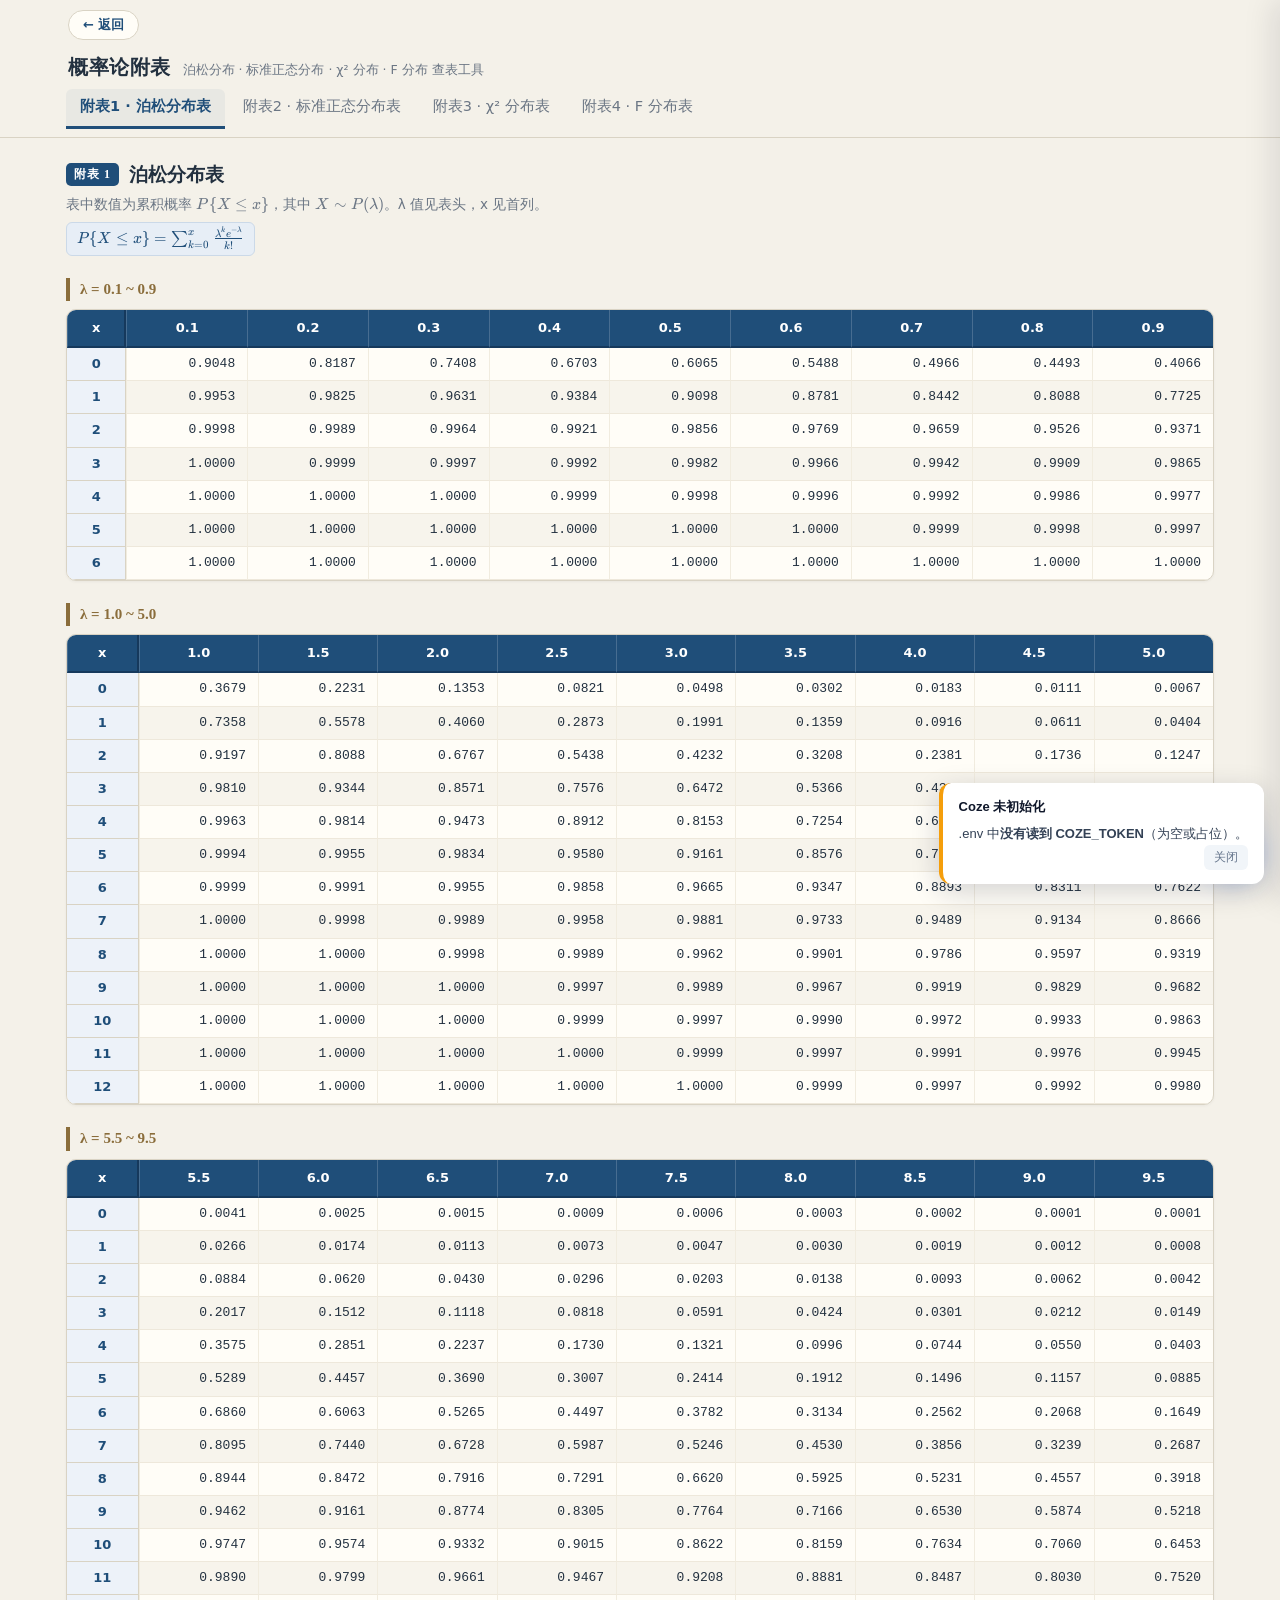
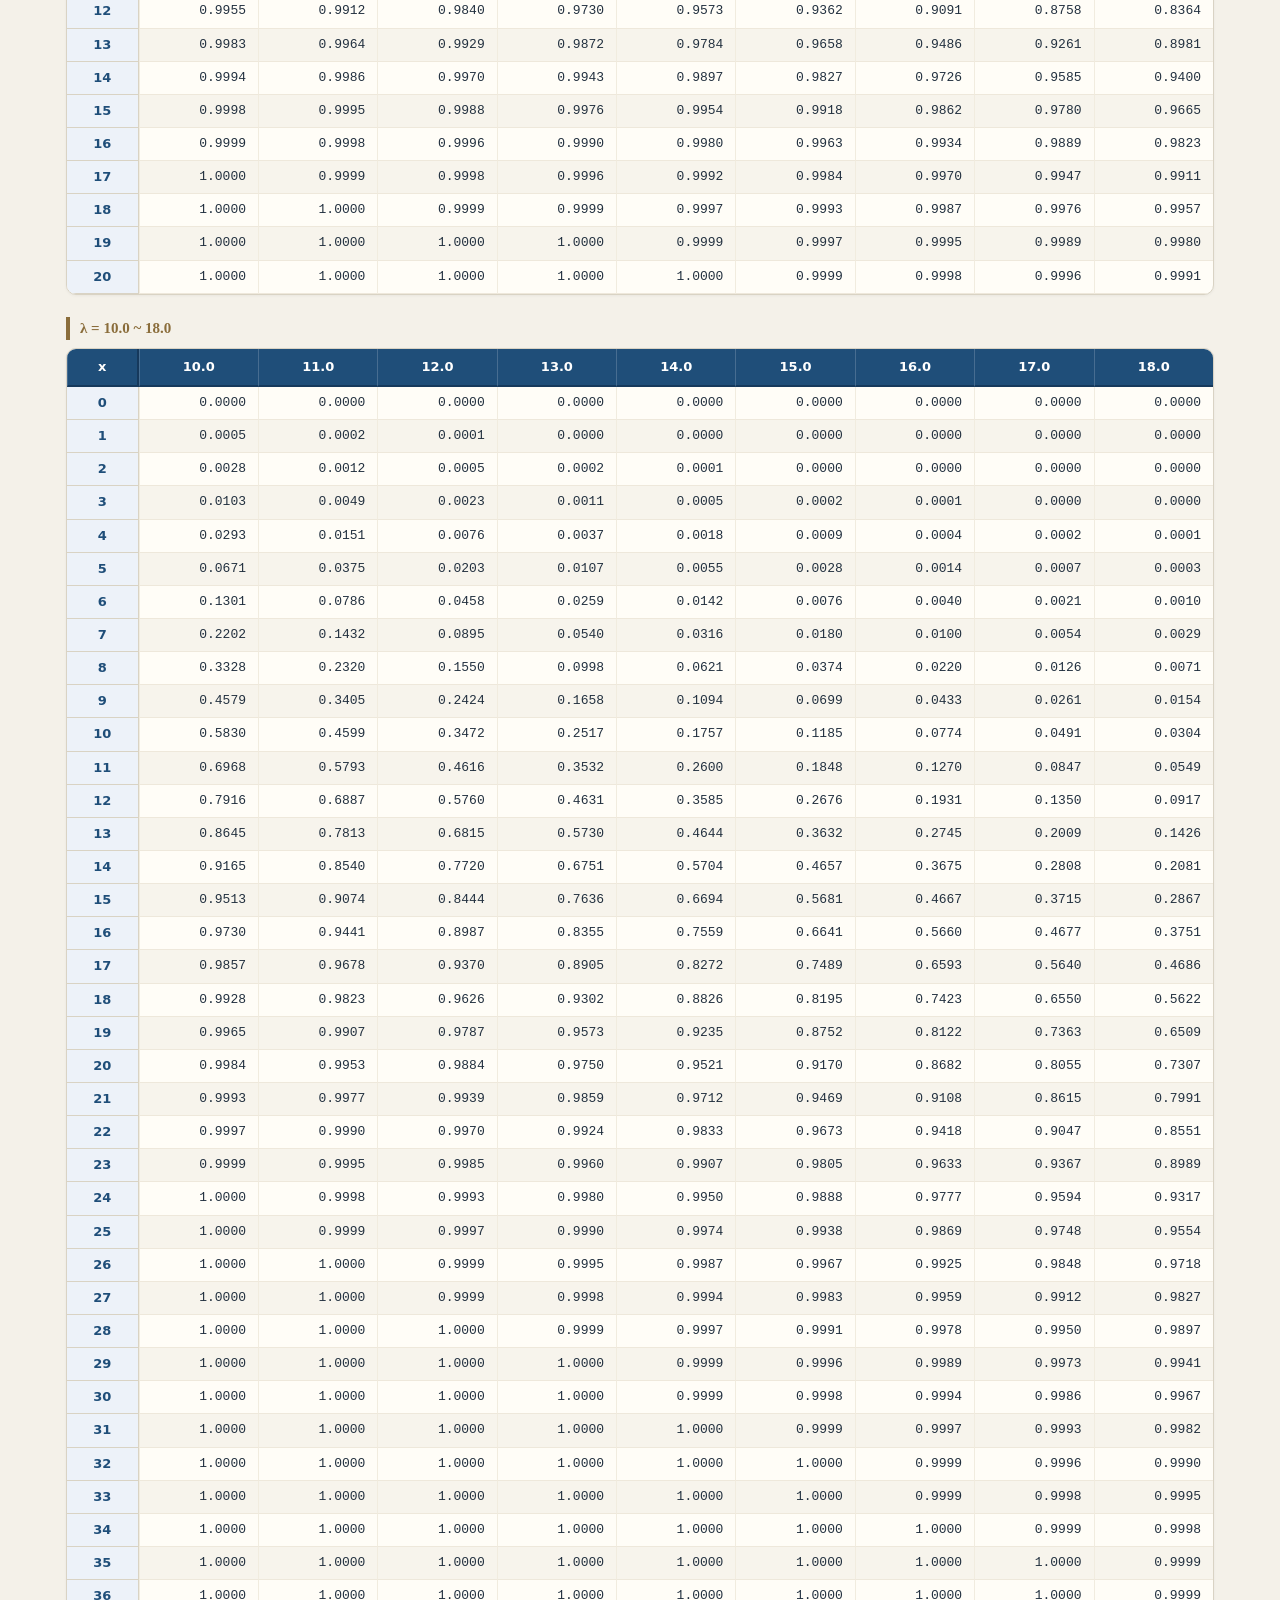
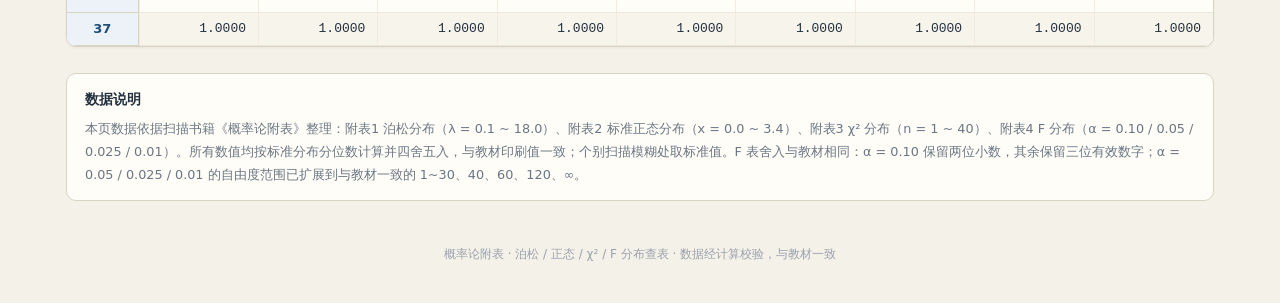
==== commit 8a721021: "feat: 新增 Coze 智能体抽屉组件并同步站点更新（appendix/bayes_replacer/mindmap_markmap 等）" ====
--- a/appendix.html
+++ b/appendix.html
@@ -5,11 +5,15 @@
   <meta charset="UTF-8">
   <meta name="viewport" content="width=device-width, initial-scale=1.0">
   <title>概率论附表 · 泊松 / 正态 / χ² / F 分布查表</title>
-  <link rel="icon"
-    href="data:image/svg+xml,%3Csvg xmlns='http://www.w3.org/2000/svg' viewBox='0 0 64 64'%3E%3Crect width='64' height='64' rx='14' fill='%231f4e79'/%3E%3Ctext x='32' y='46' font-size='36' font-family='Georgia,serif' fill='%23f8f5ee' text-anchor='middle'%3E%CF%87%3C/text%3E%3C/svg%3E">
+  <link rel="icon" type="image/png" href="logo.png">
   <link rel="preconnect" href="https://miaoda.feishu.cn">
   <link rel="stylesheet"
     href="https://miaoda.feishu.cn/fonts/css2?family=Noto+Serif+SC:wght@600;700;900&family=Noto+Sans+SC:wght@300;400;500;700&display=swap">
+  <link rel="stylesheet" href="vendor/katex/katex.min.css">
+  <link rel="stylesheet" href="css/coze-widget.css">
+  <script src="vendor/katex/katex.min.js" defer></script>
+  <script src="vendor/katex/auto-render.min.js" defer></script>
+  <script src="js/katex-setup.js" defer></script>
   <style>
     :root {
       --bg: #f4f1e9;
@@ -178,7 +182,15 @@
       font-weight: 900;
       display: flex;
       align-items: center;
+      flex-wrap: wrap;
       gap: 10px;
+    }
+
+    .panel-head h2 .phi-fig {
+      flex: 0 0 auto;
+      width: 150px;
+      height: auto;
+      margin-left: 2px;
     }
 
     .panel-head h2 .no {
@@ -200,6 +212,7 @@
     .formula {
       display: inline-block;
       margin-top: 6px;
+      line-height: 1.9;
       background: var(--accent-soft);
       border: 1px solid #cbd9e8;
       border-radius: 6px;
@@ -426,6 +439,10 @@
 
       .panel-head h2 {
         font-size: 17px
+      }
+
+      .panel-head h2 .phi-fig {
+        width: 110px
       }
     }
 
@@ -467,8 +484,9 @@
     <section class="panel active" id="panel-poisson" role="tabpanel">
       <div class="panel-head">
         <h2><span class="no">附表 1</span>泊松分布表</h2>
-        <p>表中数值为累积概率 P{X ≤ x}，其中 X ~ P(λ)。λ 值见表头，x 见首列。</p>
-        <span class="formula">P{X ≤ x} = Σ<sub>k=0</sub><sup>x</sup> λ<sup>k</sup>e<sup>−λ</sup> / k!</span>
+        <p>表中数值为累积概率 <span class="katex-render" data-expr="P\{X\le x\}"></span>，其中 <span class="katex-render"
+            data-expr="X\sim P(\lambda)"></span>。λ 值见表头，x 见首列。</p>
+        <span class="formula katex-render" data-expr="P\{X\le x\}=\sum_{k=0}^{x}\frac{\lambda^{k}e^{-\lambda}}{k!}"></span>
       </div>
       <div id="poisson-blocks"></div>
     </section>
@@ -476,9 +494,38 @@
     <!-- ===== 视图：附表2 标准正态分布 ===== -->
     <section class="panel" id="panel-normal" role="tabpanel">
       <div class="panel-head">
-        <h2><span class="no">附表 2</span>标准正态分布表</h2>
-        <p>表中数值为 Φ(x) = P{X ≤ x}，X ~ N(0, 1)。x 的一位小数见首列，第二位小数见表头。</p>
-        <span class="formula">Φ(x) = ∫<sub>−∞</sub><sup>x</sup> (1 / √2π) e<sup>−t²/2</sup> dt</span>
+        <h2><span class="no">附表 2</span>标准正态分布表
+          <svg class="phi-fig" viewBox="0 0 320 155" role="img" title="阴影面积即 Φ(x) = P{X ≤ x}"
+            aria-label="标准正态分布 Φ(x) 示意图：x 左侧阴影面积为 Φ(x)">
+            <defs>
+              <pattern id="phi-hatch" width="7" height="7" patternTransform="rotate(45)" patternUnits="userSpaceOnUse">
+                <line x1="0" y1="0" x2="0" y2="7" stroke="#444" stroke-width="1.1" />
+              </pattern>
+              <marker id="phi-arrow" markerWidth="8" markerHeight="8" refX="6" refY="3" orient="auto">
+                <path d="M0,0 L7,3 L0,6 Z" fill="#222" />
+              </marker>
+              <clipPath id="phi-clip">
+                <rect x="0" y="0" width="232" height="130" />
+              </clipPath>
+            </defs>
+            <g clip-path="url(#phi-clip)">
+              <path d="M8,123 C70,120 100,95 130,55 C142,37 150,30 160,30 C170,30 178,37 190,55 C220,95 250,120 312,123 L312,127 L8,127 Z"
+                fill="url(#phi-hatch)" />
+            </g>
+            <path d="M8,123 C70,120 100,95 130,55 C142,37 150,30 160,30 C170,30 178,37 190,55 C220,95 250,120 312,123"
+              fill="none" stroke="#222" stroke-width="2" />
+            <line x1="8" y1="127" x2="312" y2="127" stroke="#222" stroke-width="1.4" marker-end="url(#phi-arrow)" />
+            <line x1="160" y1="130" x2="160" y2="6" stroke="#222" stroke-width="1.4" marker-end="url(#phi-arrow)" />
+            <line x1="232" y1="116" x2="232" y2="133" stroke="#222" stroke-width="1.4" />
+            <text x="232" y="147" font-size="15" font-style="italic" text-anchor="middle" fill="#222">x</text>
+            <line x1="244" y1="62" x2="222" y2="88" stroke="#222" stroke-width="1.2" />
+            <text x="250" y="60" font-size="16" font-style="italic" fill="#222">Φ(x)</text>
+          </svg>
+        </h2>
+        <p>表中数值为 <span class="katex-render" data-expr="\Phi(x)=P\{X\le x\}"></span>，<span class="katex-render"
+            data-expr="X\sim N(0,1)"></span>。x 的一位小数见首列，第二位小数见表头。右图中阴影面积即 <span class="katex-render"
+            data-expr="\Phi(x)=P\{X\le x\}"></span>。</p>
+        <span class="formula katex-render" data-expr="\Phi(x)=\int_{-\infty}^{x}\frac{1}{\sqrt{2\pi}}e^{-t^{2}/2}\,dt"></span>
       </div>
       <div class="table-wrap tall" id="normal-wrap"></div>
     </section>
@@ -486,22 +533,99 @@
     <!-- ===== 视图：附表3 卡方分布 ===== -->
     <section class="panel" id="panel-chisq" role="tabpanel">
       <div class="panel-head">
-        <h2><span class="no">附表 3</span>χ² 分布表</h2>
-        <p>χ²<sub>α</sub>(n) 为自由度 n 的 χ² 分布分位数。左半列为下侧分位数（P{χ² ≤ x} = α），右半列为上侧分位数（P{χ² &gt; x} = α）。</p>
+        <h2><span class="no">附表 3</span>χ² 分布表
+          <svg class="phi-fig" viewBox="0 0 320 155" role="img" title="右侧阴影面积为 α"
+            aria-label="χ² 分布上侧分位数示意图：χ²α(n) 右侧阴影面积为 α">
+            <defs>
+              <pattern id="chisq-hatch" width="7" height="7" patternTransform="rotate(45)" patternUnits="userSpaceOnUse">
+                <line x1="0" y1="0" x2="0" y2="7" stroke="#444" stroke-width="1.1" />
+              </pattern>
+              <marker id="chisq-arrow" markerWidth="8" markerHeight="8" refX="6" refY="3" orient="auto">
+                <path d="M0,0 L7,3 L0,6 Z" fill="#222" />
+              </marker>
+              <clipPath id="chisq-clip">
+                <rect x="180" y="0" width="140" height="130" />
+              </clipPath>
+            </defs>
+            <!-- 右尾阴影区域（面积 = α） -->
+            <g clip-path="url(#chisq-clip)">
+              <path d="M20,125 C28,85 42,42 68,40 C100,39 130,65 165,85 C200,102 250,112 310,117 L310,125 L20,125 Z"
+                fill="url(#chisq-hatch)" />
+            </g>
+            <!-- 曲线 -->
+            <path d="M20,125 C28,85 42,42 68,40 C100,39 130,65 165,85 C200,102 250,112 310,117"
+              fill="none" stroke="#222" stroke-width="2" />
+            <!-- 坐标轴 -->
+            <line x1="12" y1="125" x2="315" y2="125" stroke="#222" stroke-width="1.4" marker-end="url(#chisq-arrow)" />
+            <line x1="20" y1="128" x2="20" y2="6" stroke="#222" stroke-width="1.4" marker-end="url(#chisq-arrow)" />
+            <!-- 分界线 -->
+            <line x1="180" y1="92" x2="180" y2="133" stroke="#222" stroke-width="1.4" />
+            <text x="180" y="149" font-size="14" font-style="italic" text-anchor="middle" fill="#222">χ<tspan
+                dy="-5" font-size="10">2</tspan><tspan dy="9" font-size="10">α</tspan><tspan dy="-4">(n)</tspan></text>
+            <!-- α 标注 -->
+            <line x1="272" y1="84" x2="252" y2="108" stroke="#222" stroke-width="1.2" />
+            <text x="276" y="82" font-size="15" font-style="italic" fill="#222">α</text>
+          </svg>
+        </h2>
+        <p><span class="katex-render" data-expr="\chi^{2}_{\alpha}(n)"></span> 为自由度 n 的 χ² 分布分位数。左半列为下侧分位数（<span
+            class="katex-render" data-expr="P\{\chi^{2}\le x\}=\alpha"></span>），右半列为上侧分位数（<span class="katex-render"
+            data-expr="P\{\chi^{2}&gt; x\}=\alpha"></span>）。右图中 <span class="katex-render"
+            data-expr="\chi^{2}_{\alpha}(n)"></span> 右侧的阴影面积即为 α。</p>
+        <span class="formula katex-render"
+          data-expr="f(x)=\frac{1}{2^{n/2}\Gamma(n/2)}x^{n/2-1}e^{-x/2},\quad x&gt;0"></span>
       </div>
       <div class="table-wrap tall" id="chisq-wrap"></div>
       <div class="notes">
         <h3>n &gt; 40 的近似公式</h3>
-        当自由度 n 较大时，可用近似 χ²<sub>α</sub>(n) ≈ ½ ( z<sub>α</sub> + √(2n − 1) )²，其中 z<sub>α</sub> 为标准正态分布的上侧 α 分位数。
+        当自由度 n 较大时，可用近似 <span class="katex-render"
+          data-expr="\chi^{2}_{\alpha}(n)\approx\frac{1}{2}\bigl(z_{\alpha}+\sqrt{2n-1}\bigr)^{2}"></span>，其中 <span
+          class="katex-render" data-expr="z_{\alpha}"></span> 为标准正态分布的上侧 α 分位数。
       </div>
     </section>
 
     <!-- ===== 视图：附表4 F分布 ===== -->
     <section class="panel" id="panel-f" role="tabpanel">
       <div class="panel-head">
-        <h2><span class="no">附表 4</span>F 分布表</h2>
-        <p>表中数值为 F<sub>α</sub>(n₁, n₂)，满足 P{F ≤ F<sub>α</sub>(n₁, n₂)} = 1 − α。<strong>行 = n₂（分母自由度），列 =
-            n₁（分子自由度）</strong>。自由度覆盖 1~30、40、60、120 及 ∞。</p>
+        <h2><span class="no">附表 4</span>F 分布表
+          <svg class="phi-fig" viewBox="0 0 320 155" role="img" title="右侧阴影面积为 α"
+            aria-label="F 分布上侧分位数示意图：Fα(n₁, n₂) 右侧阴影面积为 α">
+            <defs>
+              <pattern id="f-hatch" width="7" height="7" patternTransform="rotate(45)" patternUnits="userSpaceOnUse">
+                <line x1="0" y1="0" x2="0" y2="7" stroke="#444" stroke-width="1.1" />
+              </pattern>
+              <marker id="f-arrow" markerWidth="8" markerHeight="8" refX="6" refY="3" orient="auto">
+                <path d="M0,0 L7,3 L0,6 Z" fill="#222" />
+              </marker>
+              <clipPath id="f-clip">
+                <rect x="175" y="0" width="145" height="130" />
+              </clipPath>
+            </defs>
+            <!-- 右尾阴影区域（面积 = α） -->
+            <g clip-path="url(#f-clip)">
+              <path d="M20,125 C25,95 35,55 60,48 C90,42 120,70 160,90 C210,110 260,117 310,120 L310,125 L20,125 Z"
+                fill="url(#f-hatch)" />
+            </g>
+            <!-- 曲线 -->
+            <path d="M20,125 C25,95 35,55 60,48 C90,42 120,70 160,90 C210,110 260,117 310,120"
+              fill="none" stroke="#222" stroke-width="2" />
+            <!-- 坐标轴 -->
+            <line x1="12" y1="125" x2="315" y2="125" stroke="#222" stroke-width="1.4" marker-end="url(#f-arrow)" />
+            <line x1="20" y1="128" x2="20" y2="6" stroke="#222" stroke-width="1.4" marker-end="url(#f-arrow)" />
+            <!-- 分界线 -->
+            <line x1="175" y1="88" x2="175" y2="133" stroke="#222" stroke-width="1.4" />
+            <text x="175" y="149" font-size="14" font-style="italic" text-anchor="middle" fill="#222">F<tspan
+                dy="4" font-size="10">α</tspan><tspan dy="-4">(n</tspan><tspan dy="3" font-size="10">1</tspan><tspan
+                dy="-3">, n</tspan><tspan dy="3" font-size="10">2</tspan><tspan dy="-3">)</tspan></text>
+            <!-- α 标注 -->
+            <line x1="270" y1="80" x2="248" y2="104" stroke="#222" stroke-width="1.2" />
+            <text x="274" y="78" font-size="15" font-style="italic" fill="#222">α</text>
+          </svg>
+        </h2>
+        <p>表中数值为 <span class="katex-render" data-expr="F_{\alpha}(n_{1},n_{2})"></span>，满足 <span class="katex-render"
+            data-expr="P\{F\le F_{\alpha}(n_{1},n_{2})\}=1-\alpha"></span>。<strong>行 = n₂（分母自由度），列 = n₁（分子自由度）</strong>。自由度覆盖
+          1~30、40、60、120 及 ∞。右图中 <span class="katex-render" data-expr="F_{\alpha}(n_{1},n_{2})"></span> 右侧的阴影面积即为 α。</p>
+        <span class="formula katex-render"
+          data-expr="F=\frac{X/n_{1}}{Y/n_{2}},\quad X\sim\chi^{2}(n_{1}),\ Y\sim\chi^{2}(n_{2})"></span>
       </div>
       <div class="subtabs" id="f-subtabs" role="tablist" aria-label="显著性水平切换"></div>
       <div id="f-panels"></div>
@@ -713,6 +837,30 @@
   </script>
 
   <script>
+    /* ===== KaTeX 渲染（附表公式与正文行内公式） ===== */
+    function renderAllKatex() {
+      if (typeof katex === 'undefined') return;
+      document.querySelectorAll('.katex-render').forEach(function (el) {
+        if (el.getAttribute('data-rendered') === '1') return;
+        var expr = el.getAttribute('data-expr') || '';
+        try {
+          katex.render(expr, el, { displayMode: false, throwOnError: false });
+          el.setAttribute('data-rendered', '1');
+        } catch (e) {
+          el.textContent = expr;
+        }
+      });
+    }
+
+    if (document.readyState === 'loading') {
+      document.addEventListener('DOMContentLoaded', renderAllKatex);
+    } else {
+      renderAllKatex();
+    }
+    window.addEventListener('load', renderAllKatex);
+  </script>
+
+  <script>
     function goBack() {
       if (window.history.length > 1) {
         window.history.back();
@@ -721,6 +869,10 @@
       }
     }
   </script>
+
+<!-- Coze 智能体：右侧可折叠抽屉（公共脚本自动注入 DOM 并初始化） -->
+<script src="js/coze-widget.js"></script>
+
 </body>
 
 </html>
--- a/css/coze-widget.css
+++ b/css/coze-widget.css
@@ -0,0 +1,149 @@
+/* =============================================================
+   Coze 智能体 · 右侧可折叠抽屉（公共样式）
+   由 js/coze-widget.js 自动注入 DOM，本文件只需 <link> 引入一次。
+   ============================================================= */
+
+/* 抽屉主体：折叠时整体移出视口。
+   用 transform 而非 display:none，保证挂载其中的 SDK iframe 始终有真实尺寸 */
+.coze-drawer {
+  position: fixed;
+  top: 0;
+  right: 0;
+  bottom: 0;
+  width: 400px;
+  max-width: 92vw;
+  background: #ffffff;
+  border-left: 1px solid #e2e8f0;
+  box-shadow: -8px 0 28px rgba(15, 23, 42, 0.10);
+  transform: translateX(100%);
+  transition: transform 0.32s cubic-bezier(0.4, 0, 0.2, 1);
+  z-index: 1200;
+  display: flex;
+  flex-direction: column;
+}
+
+.coze-drawer.open { transform: translateX(0); }
+
+.coze-drawer-header {
+  flex: 0 0 auto;
+  display: flex;
+  align-items: center;
+  justify-content: space-between;
+  gap: 12px;
+  padding: 14px 18px;
+  border-bottom: 1px solid #e2e8f0;
+  background: linear-gradient(135deg, #eff6ff 0%, #ffffff 100%);
+}
+
+.coze-drawer-title { font-size: 14px; font-weight: 700; color: #1e293b; }
+.coze-drawer-sub { font-size: 12px; color: #64748b; margin-top: 2px; }
+
+.coze-drawer-close {
+  flex: 0 0 auto;
+  width: 30px;
+  height: 30px;
+  border: 1px solid #e2e8f0;
+  background: #ffffff;
+  border-radius: 8px;
+  color: #64748b;
+  font-size: 14px;
+  line-height: 1;
+  cursor: pointer;
+  transition: all 0.2s ease;
+}
+
+.coze-drawer-close:hover { border-color: #2563eb; color: #2563eb; }
+
+/* SDK 挂载容器 */
+.coze-container {
+  flex: 1 1 auto;
+  min-height: 0;
+  overflow: hidden;
+}
+
+/* 折叠态：右下角小图标 */
+.coze-toggle {
+  position: fixed;
+  right: 20px;
+  bottom: 28px;
+  width: 54px;
+  height: 54px;
+  border: 0;
+  border-radius: 50%;
+  padding: 0;
+  display: flex;
+  align-items: center;
+  justify-content: center;
+  overflow: hidden;
+  background: #ffffff;
+  cursor: pointer;
+  box-shadow: 0 8px 24px rgba(37, 99, 235, 0.38);
+  z-index: 1201;
+  transition: transform 0.2s ease, box-shadow 0.2s ease, opacity 0.2s ease;
+}
+
+/* 圆形裁切后正好落在 logo 图形范围内，不会露出白边 */
+.coze-toggle-icon {
+  width: 100%;
+  height: 100%;
+  object-fit: cover;
+  display: block;
+}
+
+.coze-toggle:hover {
+  transform: translateY(-2px) scale(1.04);
+  box-shadow: 0 12px 30px rgba(37, 99, 235, 0.46);
+}
+
+.coze-toggle.is-hidden {
+  opacity: 0;
+  pointer-events: none;
+  transform: translateX(120%);
+}
+
+/* 遮罩：仅窄屏出现 */
+.coze-backdrop {
+  position: fixed;
+  inset: 0;
+  background: rgba(15, 23, 42, 0.35);
+  opacity: 0;
+  pointer-events: none;
+  transition: opacity 0.3s ease;
+  z-index: 1199;
+}
+
+.coze-backdrop.show { opacity: 1; pointer-events: auto; }
+
+/* 诊断提示卡片（token 校验失败时弹出） */
+.coze-diag {
+  position: fixed;
+  right: 16px;
+  bottom: 16px;
+  max-width: 380px;
+  z-index: 99999;
+  font: 13px/1.6 -apple-system, "Segoe UI", "Microsoft YaHei", sans-serif;
+  background: #ffffff;
+  border-radius: 12px;
+  box-shadow: 0 8px 28px rgba(15, 23, 42, 0.18);
+  padding: 14px 16px;
+  border-left: 4px solid #f59e0b;
+  color: #334155;
+}
+
+.coze-diag-title { font-weight: 700; color: #0f172a; margin-bottom: 6px; }
+.coze-diag-line { margin-top: 4px; }
+
+.coze-diag-close {
+  font-size: 12px;
+  color: #64748b;
+  background: #f1f5f9;
+  border: 0;
+  border-radius: 6px;
+  padding: 4px 10px;
+  cursor: pointer;
+  float: right;
+}
+
+@media (max-width: 640px) {
+  .coze-drawer { width: 100vw; max-width: 100vw; }
+}
